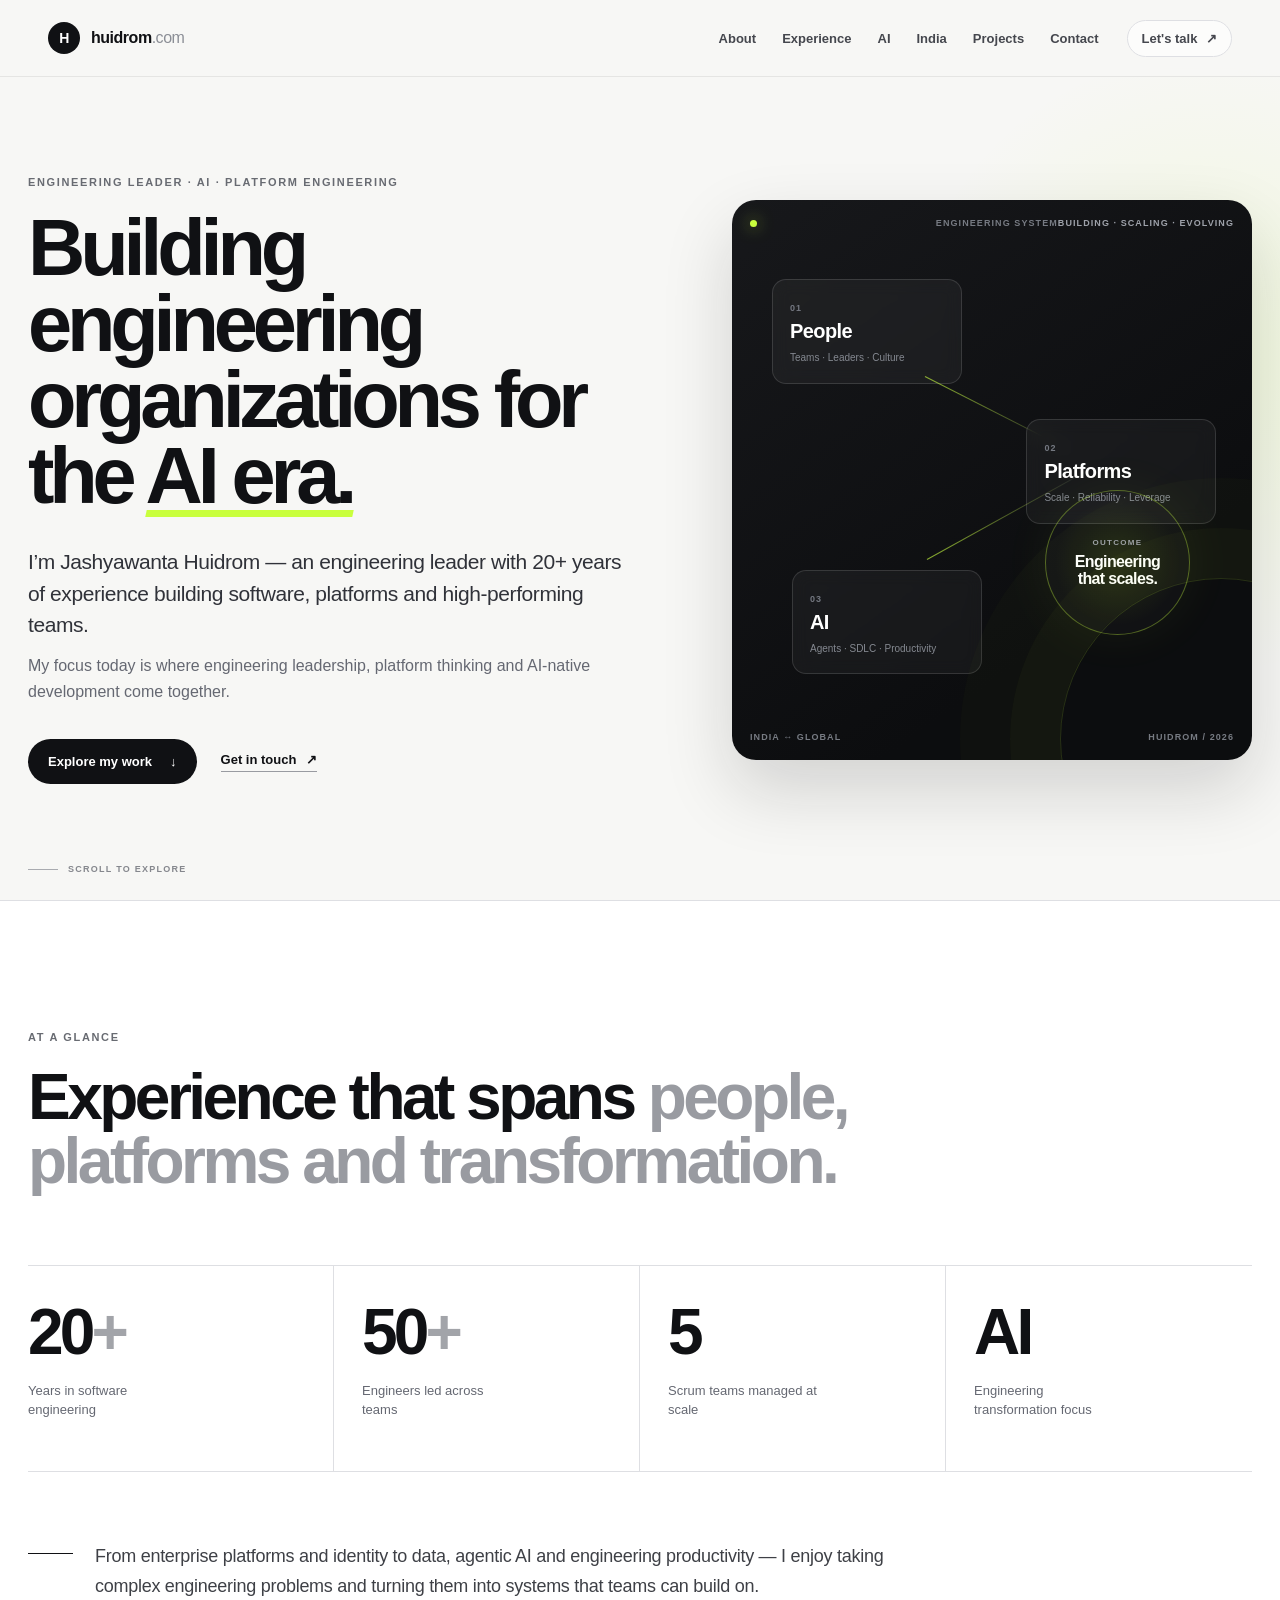
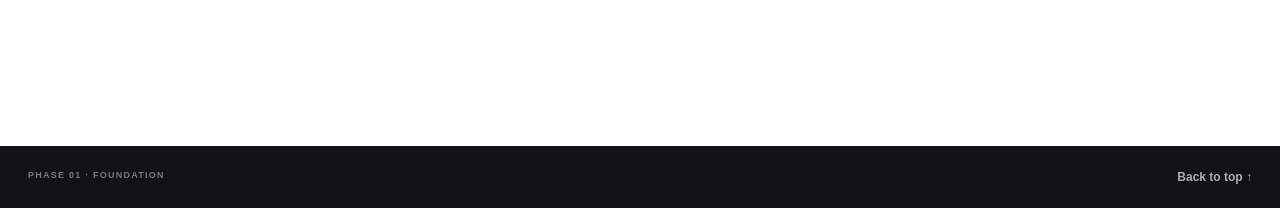
==== index.html @ f05512d7 "Update huidrom.com website" ====
<!doctype html>
<html lang="en">
<head>
  <meta charset="utf-8">
  <meta name="viewport" content="width=device-width, initial-scale=1">
  <meta name="description" content="Jashyawanta Huidrom — Engineering Leader focused on AI, platform engineering and building high-performing engineering organizations.">
  <title>Jashyawanta Huidrom — Engineering Leader</title>
  <link rel="stylesheet" href="/styles.css">
</head>
<body>
  <header class="site-header" id="top">
    <div class="nav-shell">
      <a class="brand" href="#top" aria-label="Jashyawanta Huidrom home">
        <span class="brand-mark">H</span>
        <span class="brand-name">huidrom<span>.com</span></span>
      </a>

      <nav class="desktop-nav" aria-label="Primary navigation">
        <a href="#about">About</a>
        <a href="#experience">Experience</a>
        <a href="#ai">AI</a>
        <a href="#india">India</a>
        <a href="#projects">Projects</a>
        <a href="#contact">Contact</a>
      </nav>

      <a class="nav-resume" href="#contact">Let's talk <span>↗</span></a>
    </div>
  </header>

  <main>
    <section class="hero section" id="about">
      <div class="hero-grid">
        <div class="hero-copy reveal">
          <p class="eyebrow">ENGINEERING LEADER · AI · PLATFORM ENGINEERING</p>

          <h1>Building engineering organizations for the <em>AI era.</em></h1>

          <p class="hero-lead">
            I’m Jashyawanta Huidrom — an engineering leader with 20+ years of experience
            building software, platforms and high-performing teams.
          </p>

          <p class="hero-support">
            My focus today is where engineering leadership, platform thinking and
            AI-native development come together.
          </p>

          <div class="hero-actions">
            <a class="button button-dark" href="#experience">Explore my work <span>↓</span></a>
            <a class="text-link" href="#contact">Get in touch <span>↗</span></a>
          </div>
        </div>

        <div class="hero-visual reveal reveal-delay">
          <div class="visual-frame">
            <div class="visual-top">
              <span class="dot"></span>
              <span class="visual-label">ENGINEERING SYSTEM</span>
              <span class="visual-status">BUILDING · SCALING · EVOLVING</span>
            </div>

            <div class="system-map">
              <div class="system-node node-people">
                <span class="node-index">01</span>
                <strong>People</strong>
                <small>Teams · Leaders · Culture</small>
              </div>

              <div class="connector connector-a"></div>

              <div class="system-node node-platform">
                <span class="node-index">02</span>
                <strong>Platforms</strong>
                <small>Scale · Reliability · Leverage</small>
              </div>

              <div class="connector connector-b"></div>

              <div class="system-node node-ai">
                <span class="node-index">03</span>
                <strong>AI</strong>
                <small>Agents · SDLC · Productivity</small>
              </div>

              <div class="system-core">
                <span>OUTCOME</span>
                <strong>Engineering<br>that scales.</strong>
              </div>
            </div>

            <div class="visual-footer">
              <span>INDIA ↔ GLOBAL</span>
              <span>HUIDROM / 2026</span>
            </div>
          </div>
        </div>
      </div>

      <div class="scroll-cue">
        <span class="scroll-line"></span>
        <span>SCROLL TO EXPLORE</span>
      </div>
    </section>

    <section class="proof section" id="experience">
      <div class="section-shell">
        <div class="section-intro reveal">
          <p class="eyebrow">AT A GLANCE</p>
          <h2>Experience that spans <span>people, platforms and transformation.</span></h2>
        </div>

        <div class="stats-grid">
          <article class="stat-card reveal">
            <strong>20<span>+</span></strong>
            <p>Years in software engineering</p>
          </article>

          <article class="stat-card reveal">
            <strong>50<span>+</span></strong>
            <p>Engineers led across teams</p>
          </article>

          <article class="stat-card reveal">
            <strong>5</strong>
            <p>Scrum teams managed at scale</p>
          </article>

          <article class="stat-card reveal">
            <strong>AI</strong>
            <p>Engineering transformation focus</p>
          </article>
        </div>

        <div class="proof-note reveal">
          <span class="proof-line"></span>
          <p>
            From enterprise platforms and identity to data, agentic AI and engineering
            productivity — I enjoy taking complex engineering problems and turning them
            into systems that teams can build on.
          </p>
        </div>
      </div>
    </section>
  </main>

  <footer class="phase-footer">
    <div class="section-shell">
      <span>PHASE 01 · FOUNDATION</span>
      <a href="#top">Back to top ↑</a>
    </div>
  </footer>

  <script src="/script.js"></script>
</body>
</html>
---- styles.css ----
:root {
  --ink: #101114;
  --muted: #656872;
  --soft: #8b8e96;
  --line: #dedfe3;
  --paper: #f7f7f5;
  --white: #ffffff;
  --accent: #c9ff3d;
  --dark: #111214;
  --max: 1240px;
  --radius: 18px;
}

* { box-sizing: border-box; }

html {
  scroll-behavior: smooth;
  scroll-padding-top: 84px;
}

body {
  margin: 0;
  color: var(--ink);
  background: var(--paper);
  font-family: Inter, ui-sans-serif, -apple-system, BlinkMacSystemFont, "Segoe UI", sans-serif;
  -webkit-font-smoothing: antialiased;
}

a {
  color: inherit;
  text-decoration: none;
}

.site-header {
  position: fixed;
  inset: 0 0 auto 0;
  z-index: 50;
  background: rgba(247,247,245,.84);
  backdrop-filter: blur(18px);
  border-bottom: 1px solid rgba(16,17,20,.08);
}

.nav-shell {
  max-width: var(--max);
  height: 76px;
  margin: 0 auto;
  padding: 0 28px;
  display: flex;
  align-items: center;
  justify-content: space-between;
  gap: 28px;
}

.brand {
  display: inline-flex;
  align-items: center;
  gap: 11px;
  font-weight: 700;
  letter-spacing: -.03em;
}

.brand-mark {
  width: 32px;
  height: 32px;
  display: grid;
  place-items: center;
  background: var(--ink);
  color: var(--white);
  border-radius: 50%;
  font-size: 14px;
}

.brand-name {
  font-size: 16px;
}

.brand-name span {
  color: var(--soft);
  font-weight: 500;
}

.desktop-nav {
  display: flex;
  gap: 26px;
  margin-left: auto;
}

.desktop-nav a,
.nav-resume {
  color: #45474e;
  font-size: 13px;
  font-weight: 600;
  transition: color .2s ease;
}

.desktop-nav a:hover,
.nav-resume:hover {
  color: var(--ink);
}

.nav-resume {
  padding: 10px 14px;
  border: 1px solid var(--line);
  border-radius: 999px;
  background: rgba(255,255,255,.55);
}

.nav-resume span {
  margin-left: 5px;
}

.section {
  position: relative;
}

.hero {
  min-height: 100vh;
  padding: 150px 28px 90px;
  display: flex;
  flex-direction: column;
  justify-content: center;
  overflow: hidden;
}

.hero::before {
  content: "";
  position: absolute;
  width: 650px;
  height: 650px;
  top: 4%;
  right: -260px;
  border-radius: 50%;
  background: radial-gradient(circle, rgba(201,255,61,.13), transparent 68%);
  pointer-events: none;
}

.hero-grid,
.section-shell {
  width: min(var(--max), 100%);
  margin: 0 auto;
}

.hero-grid {
  display: grid;
  grid-template-columns: 1.03fr .97fr;
  align-items: center;
  gap: 70px;
}

.eyebrow {
  margin: 0 0 22px;
  color: #686b72;
  font-size: 11px;
  font-weight: 800;
  letter-spacing: .15em;
}

.hero h1 {
  max-width: 730px;
  margin: 0;
  font-size: clamp(54px, 6.2vw, 88px);
  line-height: .96;
  letter-spacing: -.065em;
  font-weight: 650;
}

.hero h1 em {
  font-style: normal;
  position: relative;
  white-space: nowrap;
}

.hero h1 em::after {
  content: "";
  position: absolute;
  left: 0;
  right: 0;
  bottom: 3px;
  height: 7px;
  z-index: -1;
  background: var(--accent);
  transform: skewX(-12deg);
}

.hero-lead {
  max-width: 680px;
  margin: 32px 0 0;
  font-size: 21px;
  line-height: 1.5;
  letter-spacing: -.02em;
  color: #303239;
}

.hero-support {
  max-width: 620px;
  margin: 12px 0 0;
  color: var(--muted);
  font-size: 16px;
  line-height: 1.65;
}

.hero-actions {
  display: flex;
  align-items: center;
  gap: 24px;
  margin-top: 34px;
}

.button {
  display: inline-flex;
  align-items: center;
  gap: 18px;
  padding: 15px 20px;
  border-radius: 999px;
  font-size: 13px;
  font-weight: 750;
}

.button-dark {
  background: var(--ink);
  color: var(--white);
  transition: transform .2s ease, background .2s ease;
}

.button-dark:hover {
  transform: translateY(-2px);
  background: #27282c;
}

.text-link {
  font-size: 13px;
  font-weight: 750;
  border-bottom: 1px solid #999ba1;
  padding-bottom: 4px;
}

.text-link span { margin-left: 6px; }

.hero-visual {
  justify-self: end;
  width: min(100%, 520px);
}

.visual-frame {
  position: relative;
  min-height: 560px;
  padding: 18px;
  overflow: hidden;
  border-radius: 24px;
  background:
    linear-gradient(145deg, #17181b, #0c0d0f 72%);
  color: white;
  box-shadow: 0 30px 70px rgba(16,17,20,.16);
}

.visual-frame::after {
  content: "";
  position: absolute;
  width: 320px;
  height: 320px;
  right: -130px;
  bottom: -140px;
  border-radius: 50%;
  border: 1px solid rgba(201,255,61,.15);
  box-shadow:
    0 0 0 50px rgba(201,255,61,.025),
    0 0 0 100px rgba(201,255,61,.02);
}

.visual-top,
.visual-footer {
  display: flex;
  align-items: center;
  justify-content: space-between;
  color: #777b83;
  font-size: 9px;
  font-weight: 800;
  letter-spacing: .12em;
}

.visual-status {
  color: #9ea2aa;
}

.dot {
  width: 7px;
  height: 7px;
  margin-right: auto;
  border-radius: 50%;
  background: var(--accent);
  box-shadow: 0 0 16px rgba(201,255,61,.7);
}

.visual-label {
  margin-left: 10px;
}

.system-map {
  position: relative;
  height: 455px;
  margin-top: 16px;
}

.system-node {
  position: absolute;
  width: 190px;
  padding: 17px;
  border: 1px solid rgba(255,255,255,.13);
  border-radius: 14px;
  background: rgba(255,255,255,.045);
  backdrop-filter: blur(8px);
}

.system-node strong {
  display: block;
  margin: 5px 0 4px;
  font-size: 20px;
  letter-spacing: -.03em;
}

.system-node small {
  color: #858991;
  font-size: 10px;
  line-height: 1.45;
}

.node-index {
  color: #747880;
  font-size: 9px;
  font-weight: 800;
  letter-spacing: .12em;
}

.node-people { top: 35px; left: 22px; }
.node-platform { top: 175px; right: 18px; }
.node-ai { bottom: 25px; left: 42px; }

.connector {
  position: absolute;
  height: 1px;
  background: linear-gradient(90deg, rgba(201,255,61,.65), rgba(255,255,255,.06));
  transform-origin: left center;
}

.connector-a {
  width: 165px;
  top: 132px;
  left: 175px;
  transform: rotate(27deg);
}

.connector-b {
  width: 170px;
  top: 315px;
  left: 177px;
  transform: rotate(-29deg);
}

.system-core {
  position: absolute;
  right: 44px;
  bottom: 64px;
  width: 145px;
  height: 145px;
  display: grid;
  place-content: center;
  text-align: center;
  border: 1px solid rgba(201,255,61,.35);
  border-radius: 50%;
  background: radial-gradient(circle, rgba(201,255,61,.13), rgba(255,255,255,.025) 62%);
  box-shadow: 0 0 50px rgba(201,255,61,.06);
}

.system-core span {
  color: #9ca0a7;
  font-size: 8px;
  font-weight: 800;
  letter-spacing: .16em;
}

.system-core strong {
  margin-top: 7px;
  font-size: 16px;
  line-height: 1.05;
  letter-spacing: -.04em;
}

.visual-footer {
  position: absolute;
  right: 18px;
  bottom: 18px;
  left: 18px;
}

.scroll-cue {
  position: absolute;
  bottom: 26px;
  left: max(28px, calc((100vw - var(--max)) / 2));
  display: flex;
  align-items: center;
  gap: 10px;
  color: #85878d;
  font-size: 9px;
  font-weight: 800;
  letter-spacing: .14em;
}

.scroll-line {
  width: 30px;
  height: 1px;
  background: #a9abb0;
}

.proof {
  padding: 130px 28px 145px;
  background: var(--white);
  border-top: 1px solid var(--line);
}

.section-intro {
  max-width: 820px;
}

.section-intro h2 {
  margin: 0;
  font-size: clamp(42px, 5vw, 68px);
  line-height: 1;
  letter-spacing: -.055em;
  font-weight: 650;
}

.section-intro h2 span {
  color: #999ba1;
}

.stats-grid {
  display: grid;
  grid-template-columns: repeat(4, 1fr);
  margin-top: 72px;
  border-top: 1px solid var(--line);
  border-bottom: 1px solid var(--line);
}

.stat-card {
  min-height: 205px;
  padding: 34px 28px 28px 0;
  border-right: 1px solid var(--line);
}

.stat-card:not(:first-child) {
  padding-left: 28px;
}

.stat-card:last-child {
  border-right: 0;
}

.stat-card strong {
  display: block;
  font-size: clamp(46px, 5vw, 70px);
  line-height: 1;
  letter-spacing: -.06em;
  font-weight: 650;
}

.stat-card strong span {
  color: #a2a4a9;
}

.stat-card p {
  max-width: 150px;
  margin: 18px 0 0;
  color: var(--muted);
  font-size: 13px;
  line-height: 1.45;
}

.proof-note {
  display: grid;
  grid-template-columns: 45px 1fr;
  gap: 22px;
  max-width: 900px;
  margin-top: 70px;
}

.proof-line {
  width: 45px;
  height: 1px;
  margin-top: 11px;
  background: var(--ink);
}

.proof-note p {
  margin: 0;
  color: #3e4046;
  font-size: 18px;
  line-height: 1.65;
  letter-spacing: -.015em;
}

.phase-footer {
  padding: 24px 28px;
  background: var(--dark);
  color: #777a81;
  font-size: 9px;
  font-weight: 800;
  letter-spacing: .14em;
}

.phase-footer .section-shell {
  display: flex;
  justify-content: space-between;
}

.phase-footer a {
  color: #aaaeb5;
  letter-spacing: normal;
  font-size: 12px;
}

.reveal {
  opacity: 0;
  transform: translateY(18px);
  transition: opacity .7s ease, transform .7s ease;
}

.reveal.is-visible {
  opacity: 1;
  transform: translateY(0);
}

.reveal-delay {
  transition-delay: .12s;
}

@media (max-width: 950px) {
  .desktop-nav { display: none; }

  .hero-grid {
    grid-template-columns: 1fr;
    gap: 60px;
  }

  .hero-visual {
    justify-self: start;
    max-width: 600px;
  }

  .scroll-cue { display: none; }

  .stats-grid {
    grid-template-columns: repeat(2, 1fr);
  }

  .stat-card:nth-child(2) {
    border-right: 0;
  }

  .stat-card:nth-child(-n+2) {
    border-bottom: 1px solid var(--line);
  }

  .stat-card:nth-child(3) {
    padding-left: 0;
  }
}

@media (max-width: 620px) {
  .nav-shell,
  .hero,
  .proof,
  .phase-footer {
    padding-left: 20px;
    padding-right: 20px;
  }

  .nav-shell { height: 68px; }

  .brand-name { display: none; }

  .nav-resume {
    padding: 8px 12px;
    font-size: 11px;
  }

  .hero {
    min-height: auto;
    padding-top: 125px;
    padding-bottom: 75px;
  }

  .hero h1 {
    font-size: clamp(48px, 15vw, 68px);
  }

  .hero h1 em { white-space: normal; }

  .hero-lead { font-size: 18px; }

  .hero-actions {
    align-items: flex-start;
    flex-direction: column;
    gap: 17px;
  }

  .visual-frame {
    min-height: 490px;
  }

  .system-map {
    height: 385px;
    transform: scale(.88);
    transform-origin: top left;
    width: 114%;
  }

  .node-people { left: 0; }
  .node-platform { right: 0; }
  .node-ai { left: 20px; }

  .system-core {
    right: 12px;
    bottom: 55px;
  }

  .stats-grid {
    grid-template-columns: 1fr 1fr;
  }

  .stat-card {
    min-height: 170px;
    padding: 26px 18px 22px 0;
  }

  .stat-card:not(:first-child) {
    padding-left: 18px;
  }

  .stat-card:nth-child(3) {
    padding-left: 0;
  }

  .section-intro h2 {
    font-size: 43px;
  }

  .proof-note {
    grid-template-columns: 28px 1fr;
    gap: 14px;
  }

  .proof-line {
    width: 28px;
  }

  .proof-note p {
    font-size: 16px;
  }
}

@media (prefers-reduced-motion: reduce) {
  html { scroll-behavior: auto; }
  .reveal { opacity: 1; transform: none; transition: none; }
}
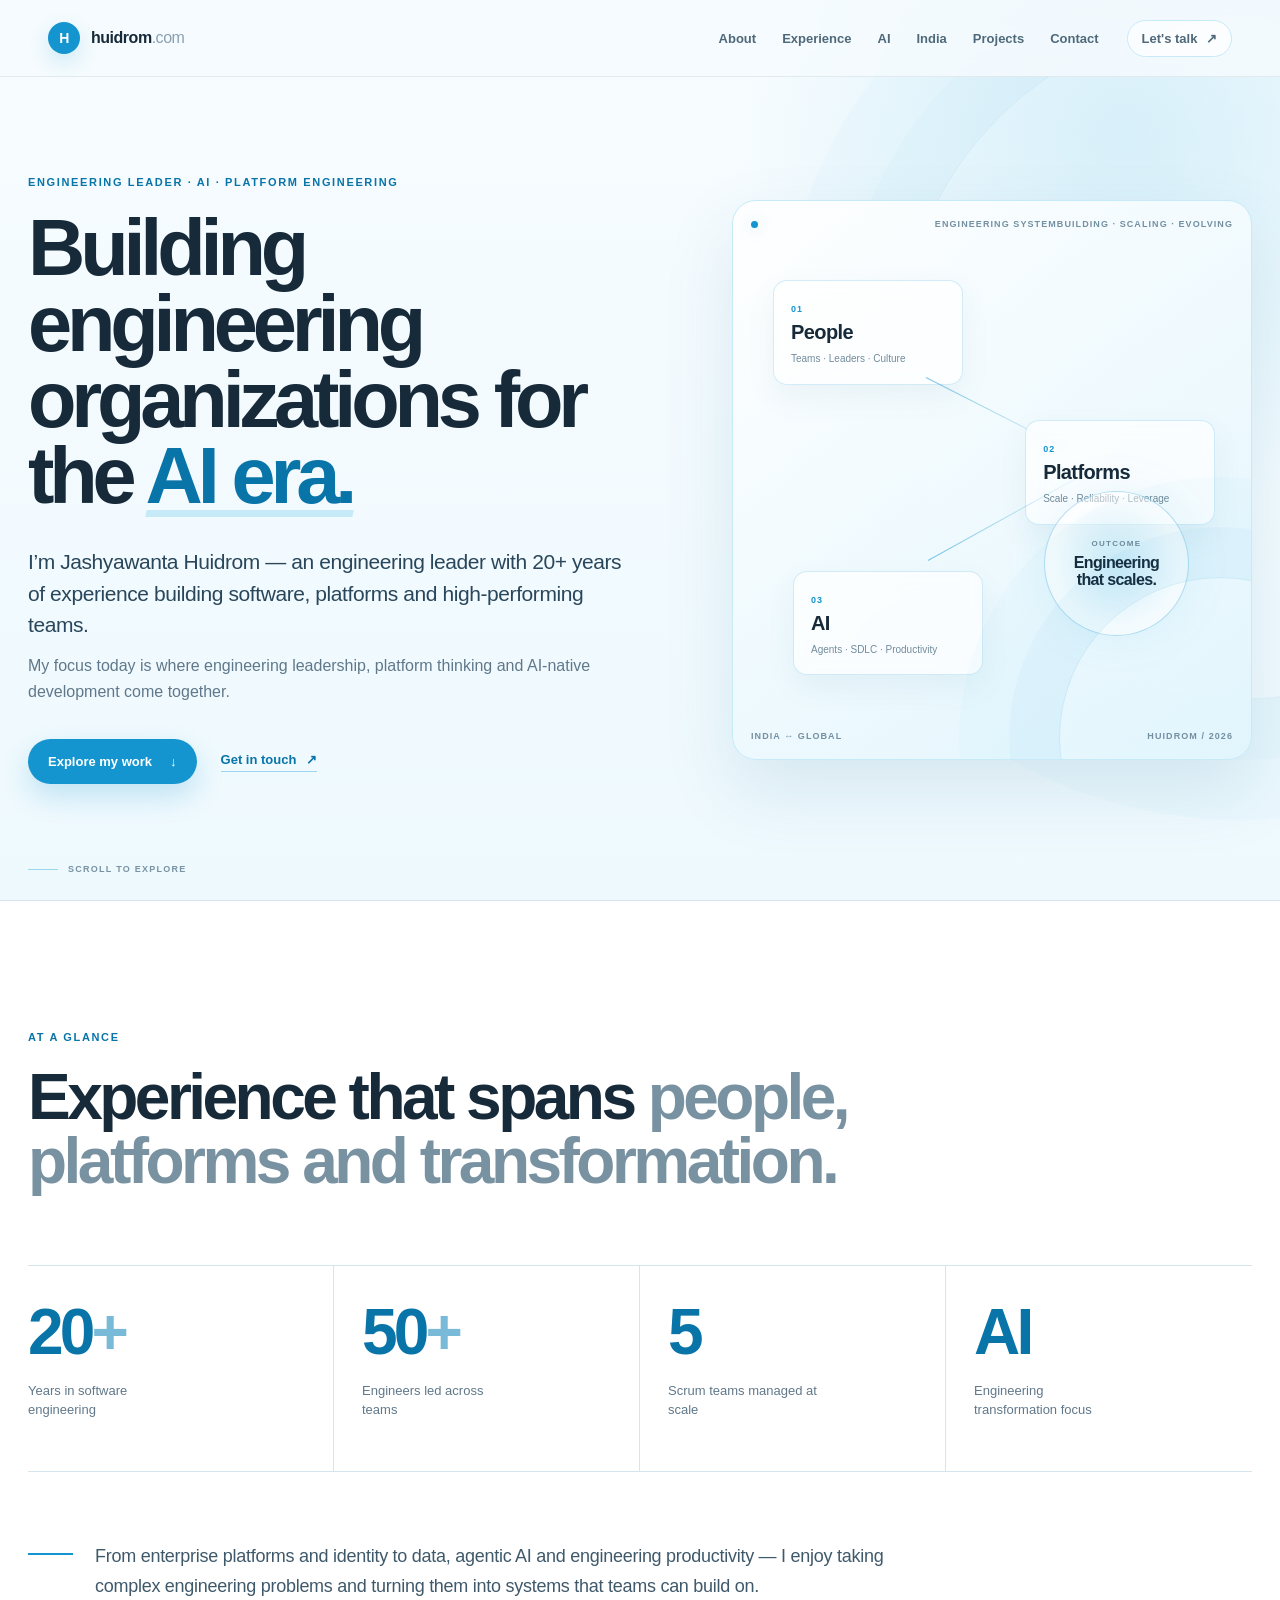
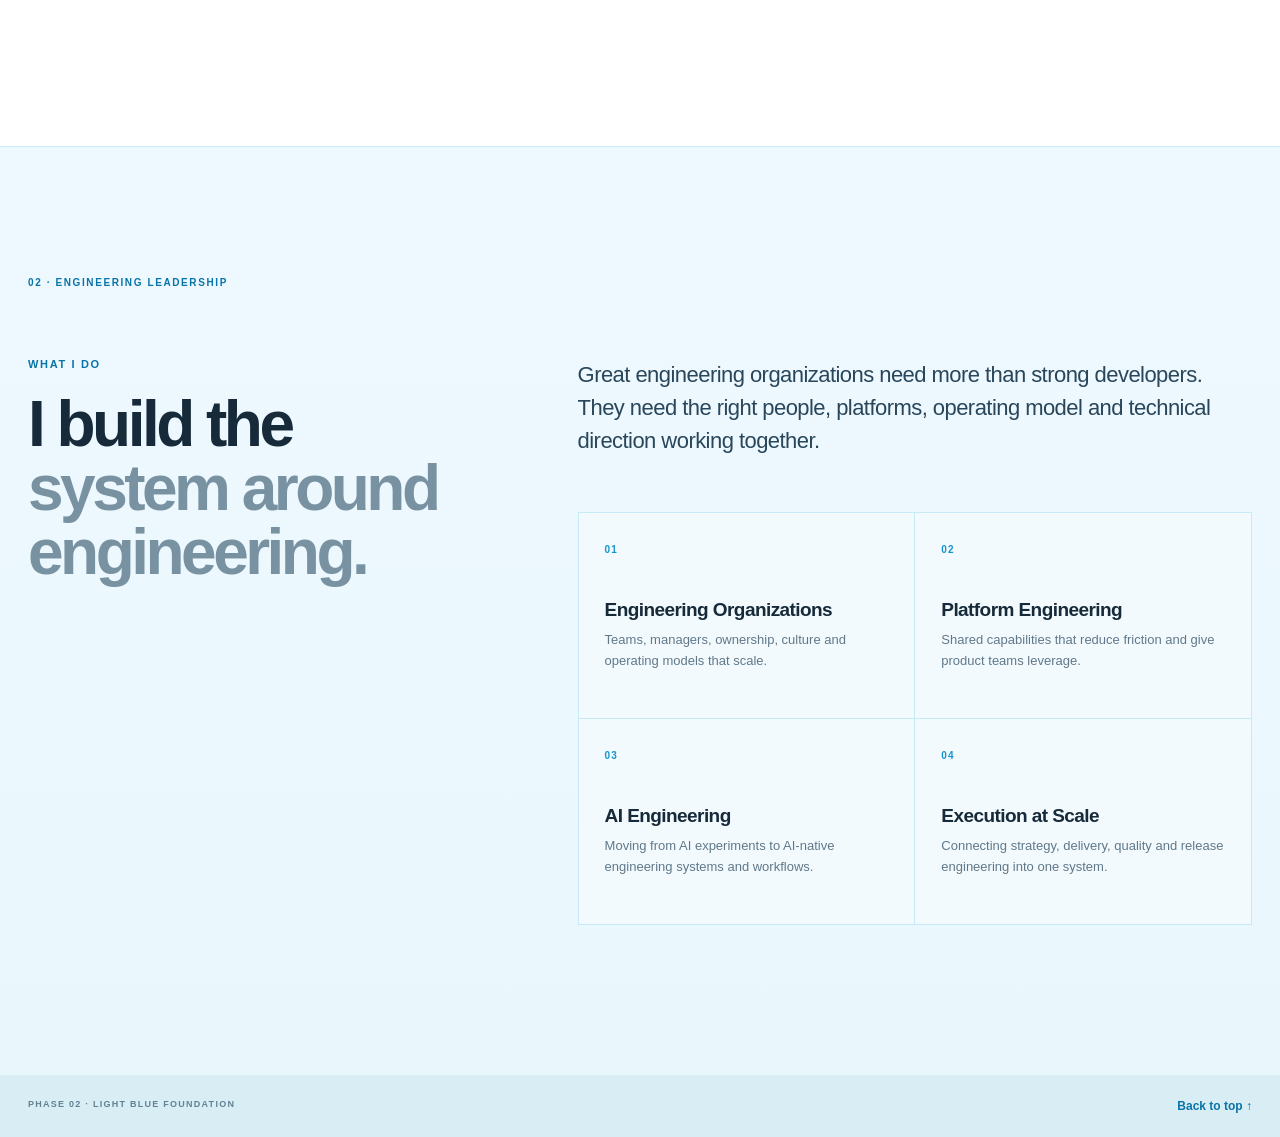
==== commit 8129d3c5: "Update huidrom.com - Phase 2" ====
--- a/index.html
+++ b/index.html
@@ -47,7 +47,7 @@
           </p>
 
           <div class="hero-actions">
-            <a class="button button-dark" href="#experience">Explore my work <span>↓</span></a>
+            <a class="button button-primary" href="#experience">Explore my work <span>↓</span></a>
             <a class="text-link" href="#contact">Get in touch <span>↗</span></a>
           </div>
         </div>
@@ -142,11 +142,58 @@
         </div>
       </div>
     </section>
+
+    <section class="experience-preview section">
+      <div class="section-shell">
+        <div class="section-kicker reveal">02 · ENGINEERING LEADERSHIP</div>
+
+        <div class="experience-layout">
+          <div class="experience-heading reveal">
+            <p class="eyebrow">WHAT I DO</p>
+            <h2>I build the <span>system around engineering.</span></h2>
+          </div>
+
+          <div class="experience-content">
+            <p class="large-copy reveal">
+              Great engineering organizations need more than strong developers.
+              They need the right people, platforms, operating model and technical
+              direction working together.
+            </p>
+
+            <div class="capability-grid">
+              <article class="capability reveal">
+                <span>01</span>
+                <h3>Engineering Organizations</h3>
+                <p>Teams, managers, ownership, culture and operating models that scale.</p>
+              </article>
+
+              <article class="capability reveal">
+                <span>02</span>
+                <h3>Platform Engineering</h3>
+                <p>Shared capabilities that reduce friction and give product teams leverage.</p>
+              </article>
+
+              <article class="capability reveal">
+                <span>03</span>
+                <h3>AI Engineering</h3>
+                <p>Moving from AI experiments to AI-native engineering systems and workflows.</p>
+              </article>
+
+              <article class="capability reveal">
+                <span>04</span>
+                <h3>Execution at Scale</h3>
+                <p>Connecting strategy, delivery, quality and release engineering into one system.</p>
+              </article>
+            </div>
+          </div>
+        </div>
+      </div>
+    </section>
   </main>
 
   <footer class="phase-footer">
     <div class="section-shell">
-      <span>PHASE 01 · FOUNDATION</span>
+      <span>PHASE 02 · LIGHT BLUE FOUNDATION</span>
       <a href="#top">Back to top ↑</a>
     </div>
   </footer>
--- a/styles.css
+++ b/styles.css
@@ -1,12 +1,18 @@
 :root {
-  --ink: #101114;
-  --muted: #656872;
-  --soft: #8b8e96;
-  --line: #dedfe3;
-  --paper: #f7f7f5;
+  --ink: #172a3a;
+  --ink-soft: #29465a;
+  --muted: #60788a;
+  --soft: #8aa0b0;
+  --line: #d6e5ed;
+  --paper: #f5fbfe;
   --white: #ffffff;
-  --accent: #c9ff3d;
-  --dark: #111214;
+  --blue-50: #eef9ff;
+  --blue-100: #dff3fc;
+  --blue-200: #c6eaf8;
+  --blue-300: #9bd8ef;
+  --blue: #1595cf;
+  --blue-deep: #0874a8;
+  --accent: #a8e8ff;
   --max: 1240px;
   --radius: 18px;
 }
@@ -35,9 +41,9 @@
   position: fixed;
   inset: 0 0 auto 0;
   z-index: 50;
-  background: rgba(247,247,245,.84);
+  background: rgba(245,251,254,.86);
   backdrop-filter: blur(18px);
-  border-bottom: 1px solid rgba(16,17,20,.08);
+  border-bottom: 1px solid rgba(23,42,58,.08);
 }
 
 .nav-shell {
@@ -55,7 +61,7 @@
   display: inline-flex;
   align-items: center;
   gap: 11px;
-  font-weight: 700;
+  font-weight: 750;
   letter-spacing: -.03em;
 }
 
@@ -64,20 +70,15 @@
   height: 32px;
   display: grid;
   place-items: center;
-  background: var(--ink);
+  background: var(--blue);
   color: var(--white);
   border-radius: 50%;
   font-size: 14px;
-}
-
-.brand-name {
-  font-size: 16px;
-}
-
-.brand-name span {
-  color: var(--soft);
-  font-weight: 500;
-}
+  box-shadow: 0 8px 20px rgba(21,149,207,.18);
+}
+
+.brand-name { font-size: 16px; }
+.brand-name span { color: var(--soft); font-weight: 500; }
 
 .desktop-nav {
   display: flex;
@@ -87,31 +88,25 @@
 
 .desktop-nav a,
 .nav-resume {
-  color: #45474e;
+  color: #4f697a;
   font-size: 13px;
-  font-weight: 600;
+  font-weight: 650;
   transition: color .2s ease;
 }
 
 .desktop-nav a:hover,
-.nav-resume:hover {
-  color: var(--ink);
-}
+.nav-resume:hover { color: var(--blue-deep); }
 
 .nav-resume {
   padding: 10px 14px;
-  border: 1px solid var(--line);
+  border: 1px solid var(--blue-200);
   border-radius: 999px;
-  background: rgba(255,255,255,.55);
-}
-
-.nav-resume span {
-  margin-left: 5px;
-}
-
-.section {
-  position: relative;
-}
+  background: rgba(255,255,255,.62);
+}
+
+.nav-resume span { margin-left: 5px; }
+
+.section { position: relative; }
 
 .hero {
   min-height: 100vh;
@@ -120,17 +115,23 @@
   flex-direction: column;
   justify-content: center;
   overflow: hidden;
+  background:
+    radial-gradient(circle at 88% 15%, rgba(155,216,239,.34), transparent 28%),
+    linear-gradient(180deg, #f7fcff 0%, #eef9fe 100%);
 }
 
 .hero::before {
   content: "";
   position: absolute;
-  width: 650px;
-  height: 650px;
-  top: 4%;
-  right: -260px;
+  width: 680px;
+  height: 680px;
+  top: 2%;
+  right: -300px;
   border-radius: 50%;
-  background: radial-gradient(circle, rgba(201,255,61,.13), transparent 68%);
+  border: 1px solid rgba(21,149,207,.09);
+  box-shadow:
+    0 0 0 60px rgba(21,149,207,.025),
+    0 0 0 120px rgba(21,149,207,.018);
   pointer-events: none;
 }
 
@@ -149,7 +150,7 @@
 
 .eyebrow {
   margin: 0 0 22px;
-  color: #686b72;
+  color: var(--blue-deep);
   font-size: 11px;
   font-weight: 800;
   letter-spacing: .15em;
@@ -168,6 +169,7 @@
   font-style: normal;
   position: relative;
   white-space: nowrap;
+  color: var(--blue-deep);
 }
 
 .hero h1 em::after {
@@ -178,7 +180,7 @@
   bottom: 3px;
   height: 7px;
   z-index: -1;
-  background: var(--accent);
+  background: var(--blue-200);
   transform: skewX(-12deg);
 }
 
@@ -188,7 +190,7 @@
   font-size: 21px;
   line-height: 1.5;
   letter-spacing: -.02em;
-  color: #303239;
+  color: var(--ink-soft);
 }
 
 .hero-support {
@@ -216,21 +218,24 @@
   font-weight: 750;
 }
 
-.button-dark {
-  background: var(--ink);
+.button-primary {
+  background: var(--blue);
   color: var(--white);
-  transition: transform .2s ease, background .2s ease;
-}
-
-.button-dark:hover {
+  box-shadow: 0 12px 28px rgba(21,149,207,.22);
+  transition: transform .2s ease, background .2s ease, box-shadow .2s ease;
+}
+
+.button-primary:hover {
   transform: translateY(-2px);
-  background: #27282c;
+  background: var(--blue-deep);
+  box-shadow: 0 15px 34px rgba(21,149,207,.28);
 }
 
 .text-link {
   font-size: 13px;
   font-weight: 750;
-  border-bottom: 1px solid #999ba1;
+  color: var(--blue-deep);
+  border-bottom: 1px solid var(--blue-300);
   padding-bottom: 4px;
 }
 
@@ -247,10 +252,11 @@
   padding: 18px;
   overflow: hidden;
   border-radius: 24px;
+  border: 1px solid var(--blue-200);
   background:
-    linear-gradient(145deg, #17181b, #0c0d0f 72%);
-  color: white;
-  box-shadow: 0 30px 70px rgba(16,17,20,.16);
+    linear-gradient(145deg, rgba(255,255,255,.96), rgba(225,245,253,.94));
+  color: var(--ink);
+  box-shadow: 0 30px 70px rgba(43,113,145,.13);
 }
 
 .visual-frame::after {
@@ -261,10 +267,10 @@
   right: -130px;
   bottom: -140px;
   border-radius: 50%;
-  border: 1px solid rgba(201,255,61,.15);
+  border: 1px solid rgba(21,149,207,.14);
   box-shadow:
-    0 0 0 50px rgba(201,255,61,.025),
-    0 0 0 100px rgba(201,255,61,.02);
+    0 0 0 50px rgba(21,149,207,.035),
+    0 0 0 100px rgba(21,149,207,.025);
 }
 
 .visual-top,
@@ -272,28 +278,24 @@
   display: flex;
   align-items: center;
   justify-content: space-between;
-  color: #777b83;
+  color: #7390a1;
   font-size: 9px;
   font-weight: 800;
   letter-spacing: .12em;
 }
 
-.visual-status {
-  color: #9ea2aa;
-}
+.visual-status { color: #7390a1; }
 
 .dot {
   width: 7px;
   height: 7px;
   margin-right: auto;
   border-radius: 50%;
-  background: var(--accent);
-  box-shadow: 0 0 16px rgba(201,255,61,.7);
-}
-
-.visual-label {
-  margin-left: 10px;
-}
+  background: var(--blue);
+  box-shadow: 0 0 16px rgba(21,149,207,.35);
+}
+
+.visual-label { margin-left: 10px; }
 
 .system-map {
   position: relative;
@@ -305,9 +307,10 @@
   position: absolute;
   width: 190px;
   padding: 17px;
-  border: 1px solid rgba(255,255,255,.13);
+  border: 1px solid rgba(21,149,207,.18);
   border-radius: 14px;
-  background: rgba(255,255,255,.045);
+  background: rgba(255,255,255,.7);
+  box-shadow: 0 12px 30px rgba(50,112,139,.07);
   backdrop-filter: blur(8px);
 }
 
@@ -319,13 +322,13 @@
 }
 
 .system-node small {
-  color: #858991;
+  color: #718b9b;
   font-size: 10px;
   line-height: 1.45;
 }
 
 .node-index {
-  color: #747880;
+  color: var(--blue);
   font-size: 9px;
   font-weight: 800;
   letter-spacing: .12em;
@@ -338,7 +341,7 @@
 .connector {
   position: absolute;
   height: 1px;
-  background: linear-gradient(90deg, rgba(201,255,61,.65), rgba(255,255,255,.06));
+  background: linear-gradient(90deg, rgba(21,149,207,.55), rgba(21,149,207,.06));
   transform-origin: left center;
 }
 
@@ -365,14 +368,14 @@
   display: grid;
   place-content: center;
   text-align: center;
-  border: 1px solid rgba(201,255,61,.35);
+  border: 1px solid rgba(21,149,207,.3);
   border-radius: 50%;
-  background: radial-gradient(circle, rgba(201,255,61,.13), rgba(255,255,255,.025) 62%);
-  box-shadow: 0 0 50px rgba(201,255,61,.06);
+  background: radial-gradient(circle, rgba(155,216,239,.38), rgba(255,255,255,.48) 62%);
+  box-shadow: 0 0 50px rgba(21,149,207,.08);
 }
 
 .system-core span {
-  color: #9ca0a7;
+  color: #6e899a;
   font-size: 8px;
   font-weight: 800;
   letter-spacing: .16em;
@@ -399,7 +402,7 @@
   display: flex;
   align-items: center;
   gap: 10px;
-  color: #85878d;
+  color: #7893a4;
   font-size: 9px;
   font-weight: 800;
   letter-spacing: .14em;
@@ -408,7 +411,7 @@
 .scroll-line {
   width: 30px;
   height: 1px;
-  background: #a9abb0;
+  background: var(--blue-300);
 }
 
 .proof {
@@ -417,11 +420,10 @@
   border-top: 1px solid var(--line);
 }
 
-.section-intro {
-  max-width: 820px;
-}
-
-.section-intro h2 {
+.section-intro { max-width: 820px; }
+
+.section-intro h2,
+.experience-heading h2 {
   margin: 0;
   font-size: clamp(42px, 5vw, 68px);
   line-height: 1;
@@ -429,8 +431,9 @@
   font-weight: 650;
 }
 
-.section-intro h2 span {
-  color: #999ba1;
+.section-intro h2 span,
+.experience-heading h2 span {
+  color: #7892a2;
 }
 
 .stats-grid {
@@ -447,13 +450,8 @@
   border-right: 1px solid var(--line);
 }
 
-.stat-card:not(:first-child) {
-  padding-left: 28px;
-}
-
-.stat-card:last-child {
-  border-right: 0;
-}
+.stat-card:not(:first-child) { padding-left: 28px; }
+.stat-card:last-child { border-right: 0; }
 
 .stat-card strong {
   display: block;
@@ -461,11 +459,10 @@
   line-height: 1;
   letter-spacing: -.06em;
   font-weight: 650;
-}
-
-.stat-card strong span {
-  color: #a2a4a9;
-}
+  color: var(--blue-deep);
+}
+
+.stat-card strong span { color: #78bad7; }
 
 .stat-card p {
   max-width: 150px;
@@ -485,23 +482,96 @@
 
 .proof-line {
   width: 45px;
-  height: 1px;
+  height: 2px;
   margin-top: 11px;
-  background: var(--ink);
+  background: var(--blue);
 }
 
 .proof-note p {
   margin: 0;
-  color: #3e4046;
+  color: #3f596b;
   font-size: 18px;
   line-height: 1.65;
   letter-spacing: -.015em;
 }
 
+.experience-preview {
+  padding: 130px 28px 150px;
+  background:
+    linear-gradient(180deg, var(--blue-50), #e9f7fd);
+  border-top: 1px solid var(--blue-200);
+}
+
+.section-kicker {
+  margin-bottom: 70px;
+  color: var(--blue-deep);
+  font-size: 10px;
+  font-weight: 800;
+  letter-spacing: .16em;
+}
+
+.experience-layout {
+  display: grid;
+  grid-template-columns: .8fr 1.2fr;
+  gap: 100px;
+}
+
+.experience-heading h2 { font-size: clamp(45px, 5vw, 70px); }
+
+.large-copy {
+  max-width: 720px;
+  margin: 0;
+  color: var(--ink-soft);
+  font-size: 22px;
+  line-height: 1.5;
+  letter-spacing: -.025em;
+}
+
+.capability-grid {
+  display: grid;
+  grid-template-columns: 1fr 1fr;
+  gap: 1px;
+  margin-top: 55px;
+  background: var(--blue-200);
+  border: 1px solid var(--blue-200);
+}
+
+.capability {
+  min-height: 205px;
+  padding: 26px;
+  background: rgba(255,255,255,.78);
+  transition: transform .25s ease, background .25s ease;
+}
+
+.capability:hover {
+  transform: translateY(-3px);
+  background: rgba(255,255,255,.96);
+}
+
+.capability span {
+  color: var(--blue);
+  font-size: 10px;
+  font-weight: 800;
+  letter-spacing: .12em;
+}
+
+.capability h3 {
+  margin: 42px 0 9px;
+  font-size: 19px;
+  letter-spacing: -.03em;
+}
+
+.capability p {
+  margin: 0;
+  color: var(--muted);
+  font-size: 13px;
+  line-height: 1.55;
+}
+
 .phase-footer {
   padding: 24px 28px;
-  background: var(--dark);
-  color: #777a81;
+  background: #d9edf5;
+  color: #638294;
   font-size: 9px;
   font-weight: 800;
   letter-spacing: .14em;
@@ -513,7 +583,7 @@
 }
 
 .phase-footer a {
-  color: #aaaeb5;
+  color: var(--blue-deep);
   letter-spacing: normal;
   font-size: 12px;
 }
@@ -529,9 +599,7 @@
   transform: translateY(0);
 }
 
-.reveal-delay {
-  transition-delay: .12s;
-}
+.reveal-delay { transition-delay: .12s; }
 
 @media (max-width: 950px) {
   .desktop-nav { display: none; }
@@ -548,20 +616,15 @@
 
   .scroll-cue { display: none; }
 
-  .stats-grid {
-    grid-template-columns: repeat(2, 1fr);
-  }
-
-  .stat-card:nth-child(2) {
-    border-right: 0;
-  }
-
-  .stat-card:nth-child(-n+2) {
-    border-bottom: 1px solid var(--line);
-  }
-
-  .stat-card:nth-child(3) {
-    padding-left: 0;
+  .stats-grid { grid-template-columns: repeat(2, 1fr); }
+
+  .stat-card:nth-child(2) { border-right: 0; }
+  .stat-card:nth-child(-n+2) { border-bottom: 1px solid var(--line); }
+  .stat-card:nth-child(3) { padding-left: 0; }
+
+  .experience-layout {
+    grid-template-columns: 1fr;
+    gap: 50px;
   }
 }
 
@@ -569,13 +632,13 @@
   .nav-shell,
   .hero,
   .proof,
+  .experience-preview,
   .phase-footer {
     padding-left: 20px;
     padding-right: 20px;
   }
 
   .nav-shell { height: 68px; }
-
   .brand-name { display: none; }
 
   .nav-resume {
@@ -589,12 +652,8 @@
     padding-bottom: 75px;
   }
 
-  .hero h1 {
-    font-size: clamp(48px, 15vw, 68px);
-  }
-
+  .hero h1 { font-size: clamp(48px, 15vw, 68px); }
   .hero h1 em { white-space: normal; }
-
   .hero-lead { font-size: 18px; }
 
   .hero-actions {
@@ -603,9 +662,7 @@
     gap: 17px;
   }
 
-  .visual-frame {
-    min-height: 490px;
-  }
+  .visual-frame { min-height: 490px; }
 
   .system-map {
     height: 385px;
@@ -623,39 +680,29 @@
     bottom: 55px;
   }
 
-  .stats-grid {
-    grid-template-columns: 1fr 1fr;
-  }
+  .stats-grid { grid-template-columns: 1fr 1fr; }
 
   .stat-card {
     min-height: 170px;
     padding: 26px 18px 22px 0;
   }
 
-  .stat-card:not(:first-child) {
-    padding-left: 18px;
-  }
-
-  .stat-card:nth-child(3) {
-    padding-left: 0;
-  }
-
-  .section-intro h2 {
-    font-size: 43px;
-  }
+  .stat-card:not(:first-child) { padding-left: 18px; }
+  .stat-card:nth-child(3) { padding-left: 0; }
+
+  .section-intro h2,
+  .experience-heading h2 { font-size: 43px; }
 
   .proof-note {
     grid-template-columns: 28px 1fr;
     gap: 14px;
   }
 
-  .proof-line {
-    width: 28px;
-  }
-
-  .proof-note p {
-    font-size: 16px;
-  }
+  .proof-line { width: 28px; }
+
+  .proof-note p { font-size: 16px; }
+
+  .capability-grid { grid-template-columns: 1fr; }
 }
 
 @media (prefers-reduced-motion: reduce) {
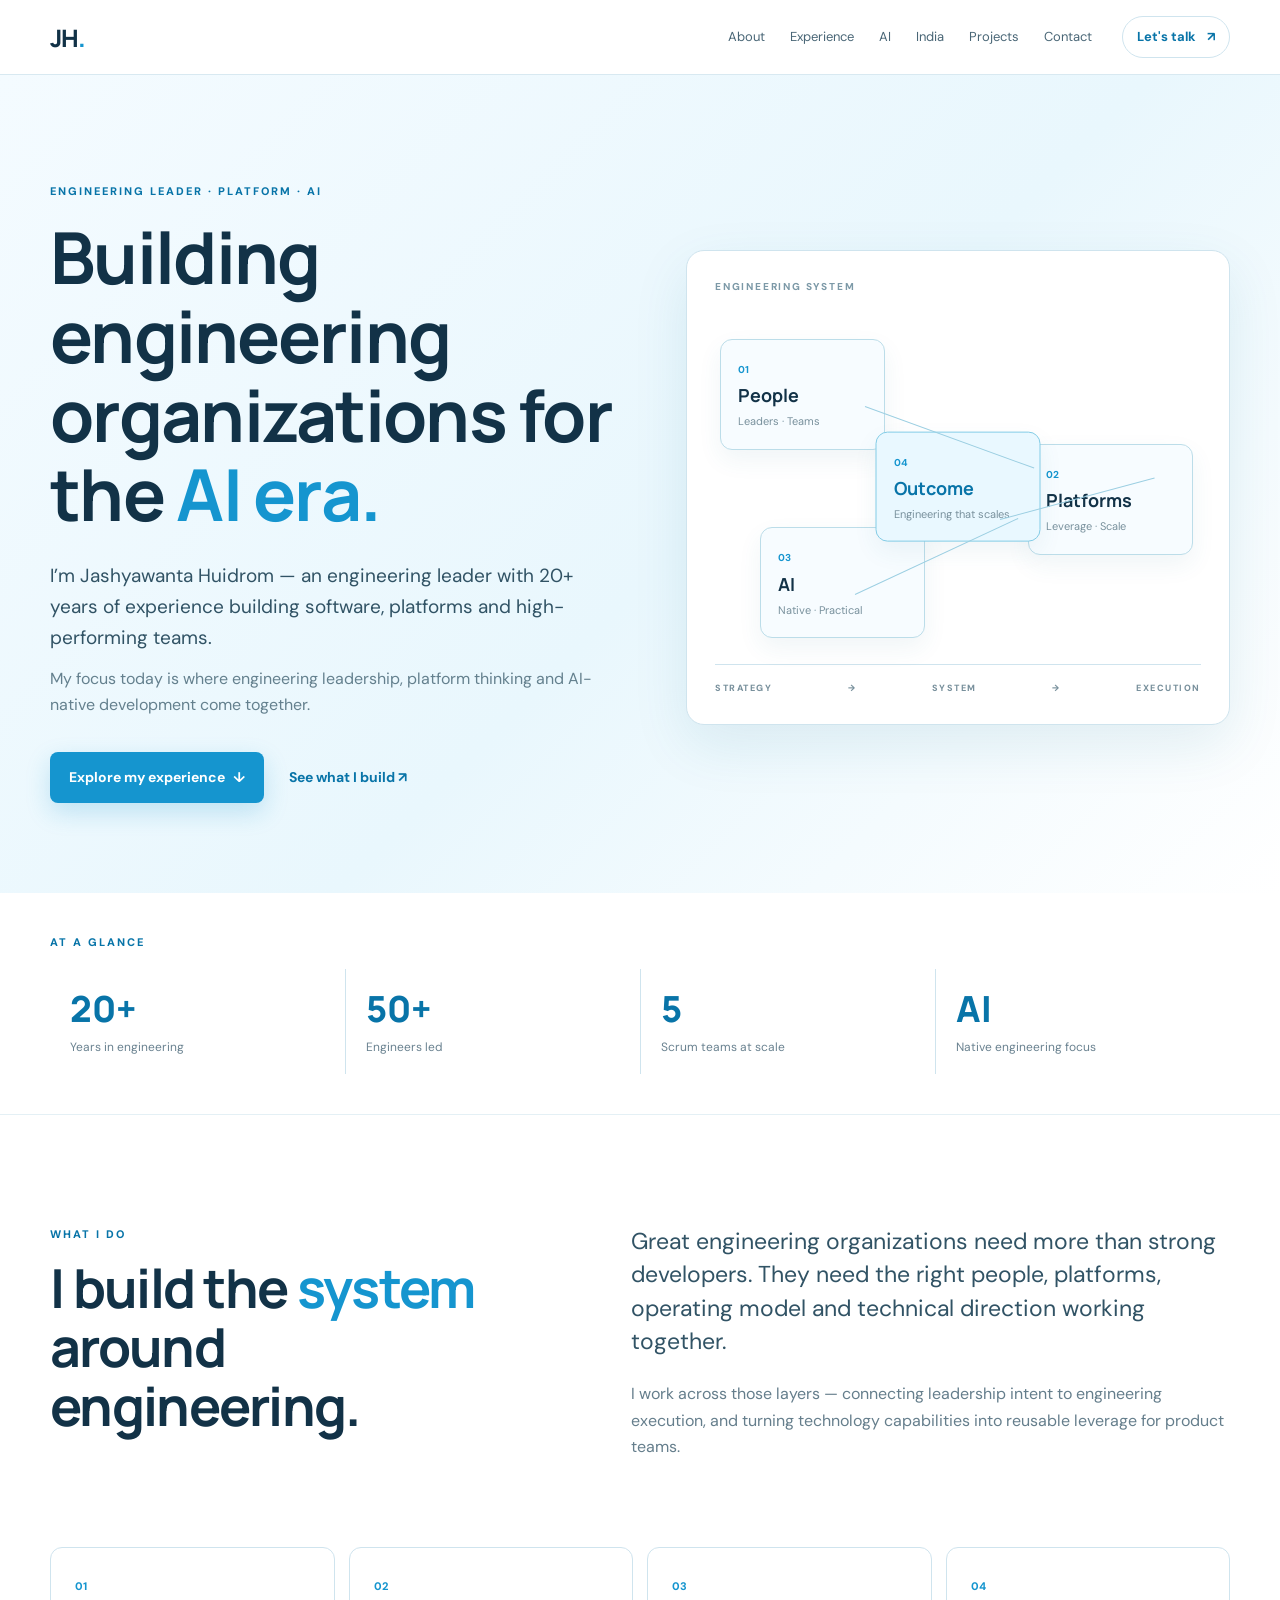
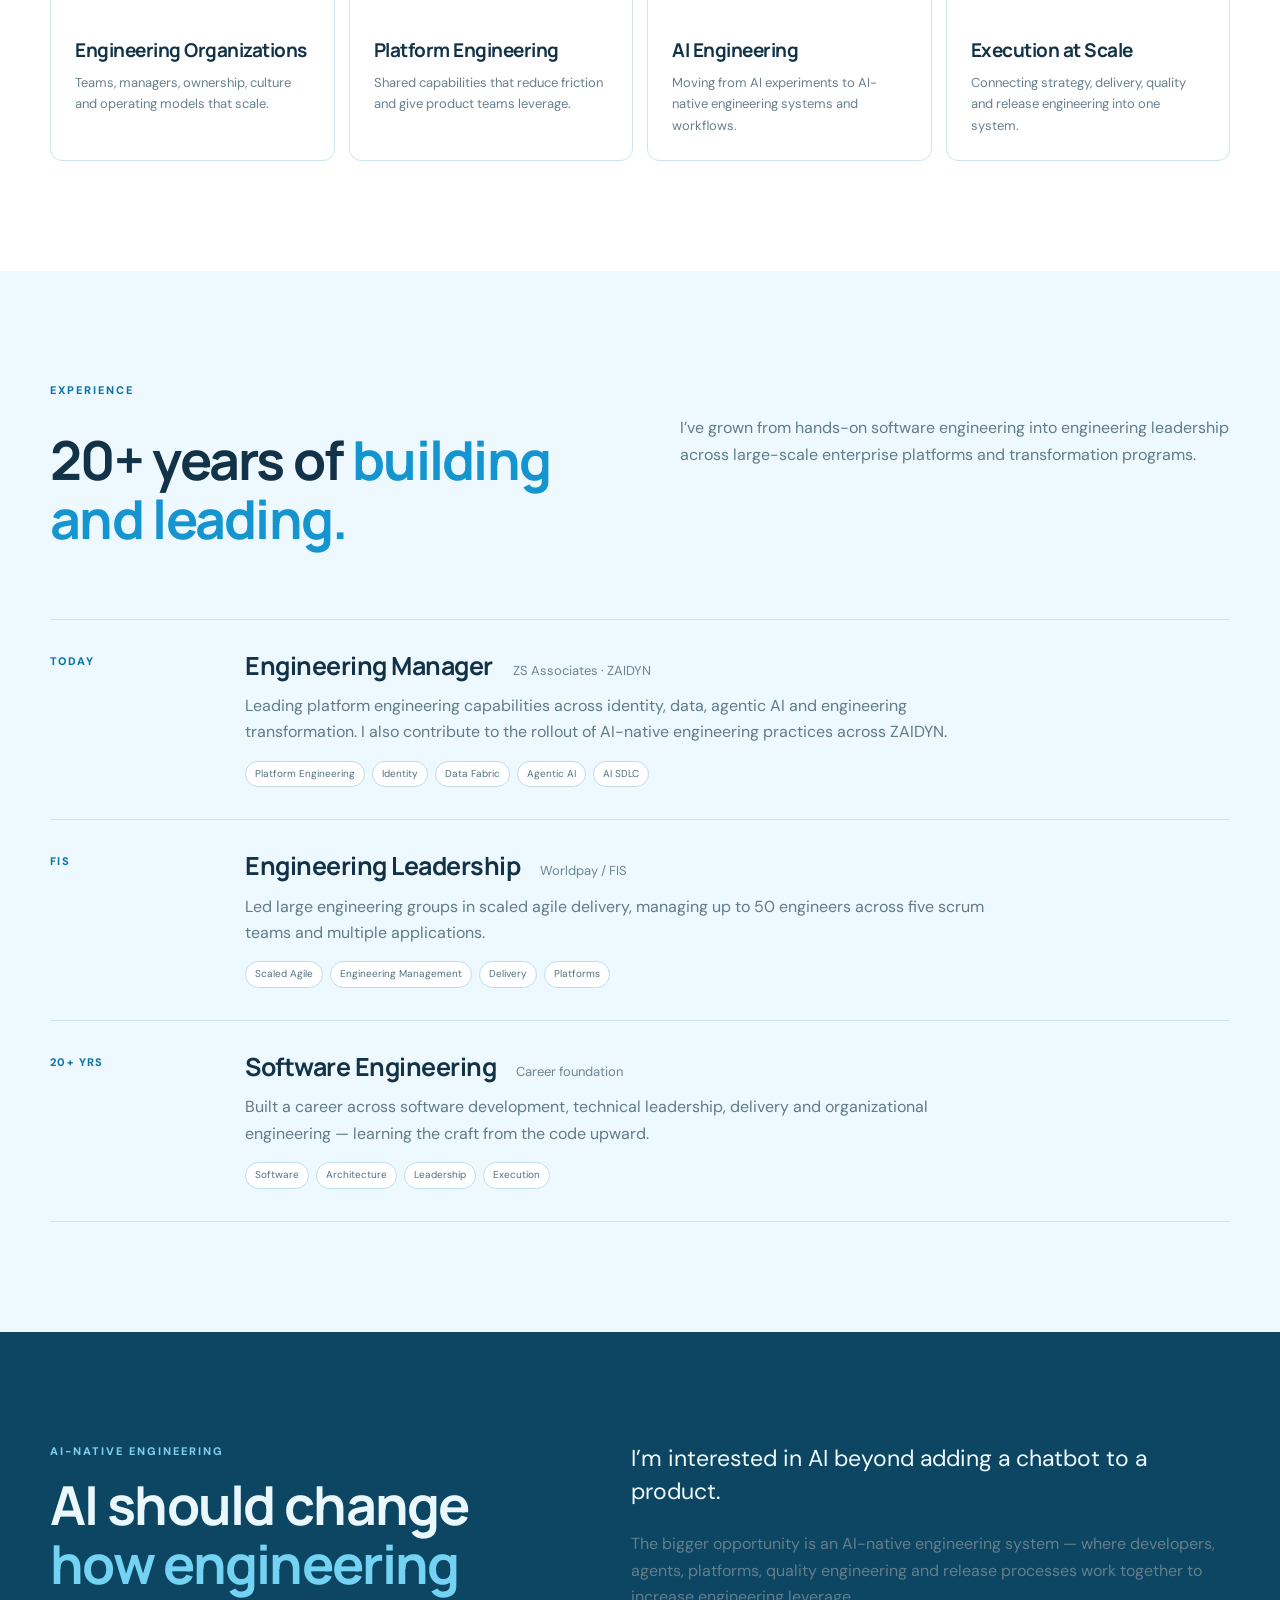
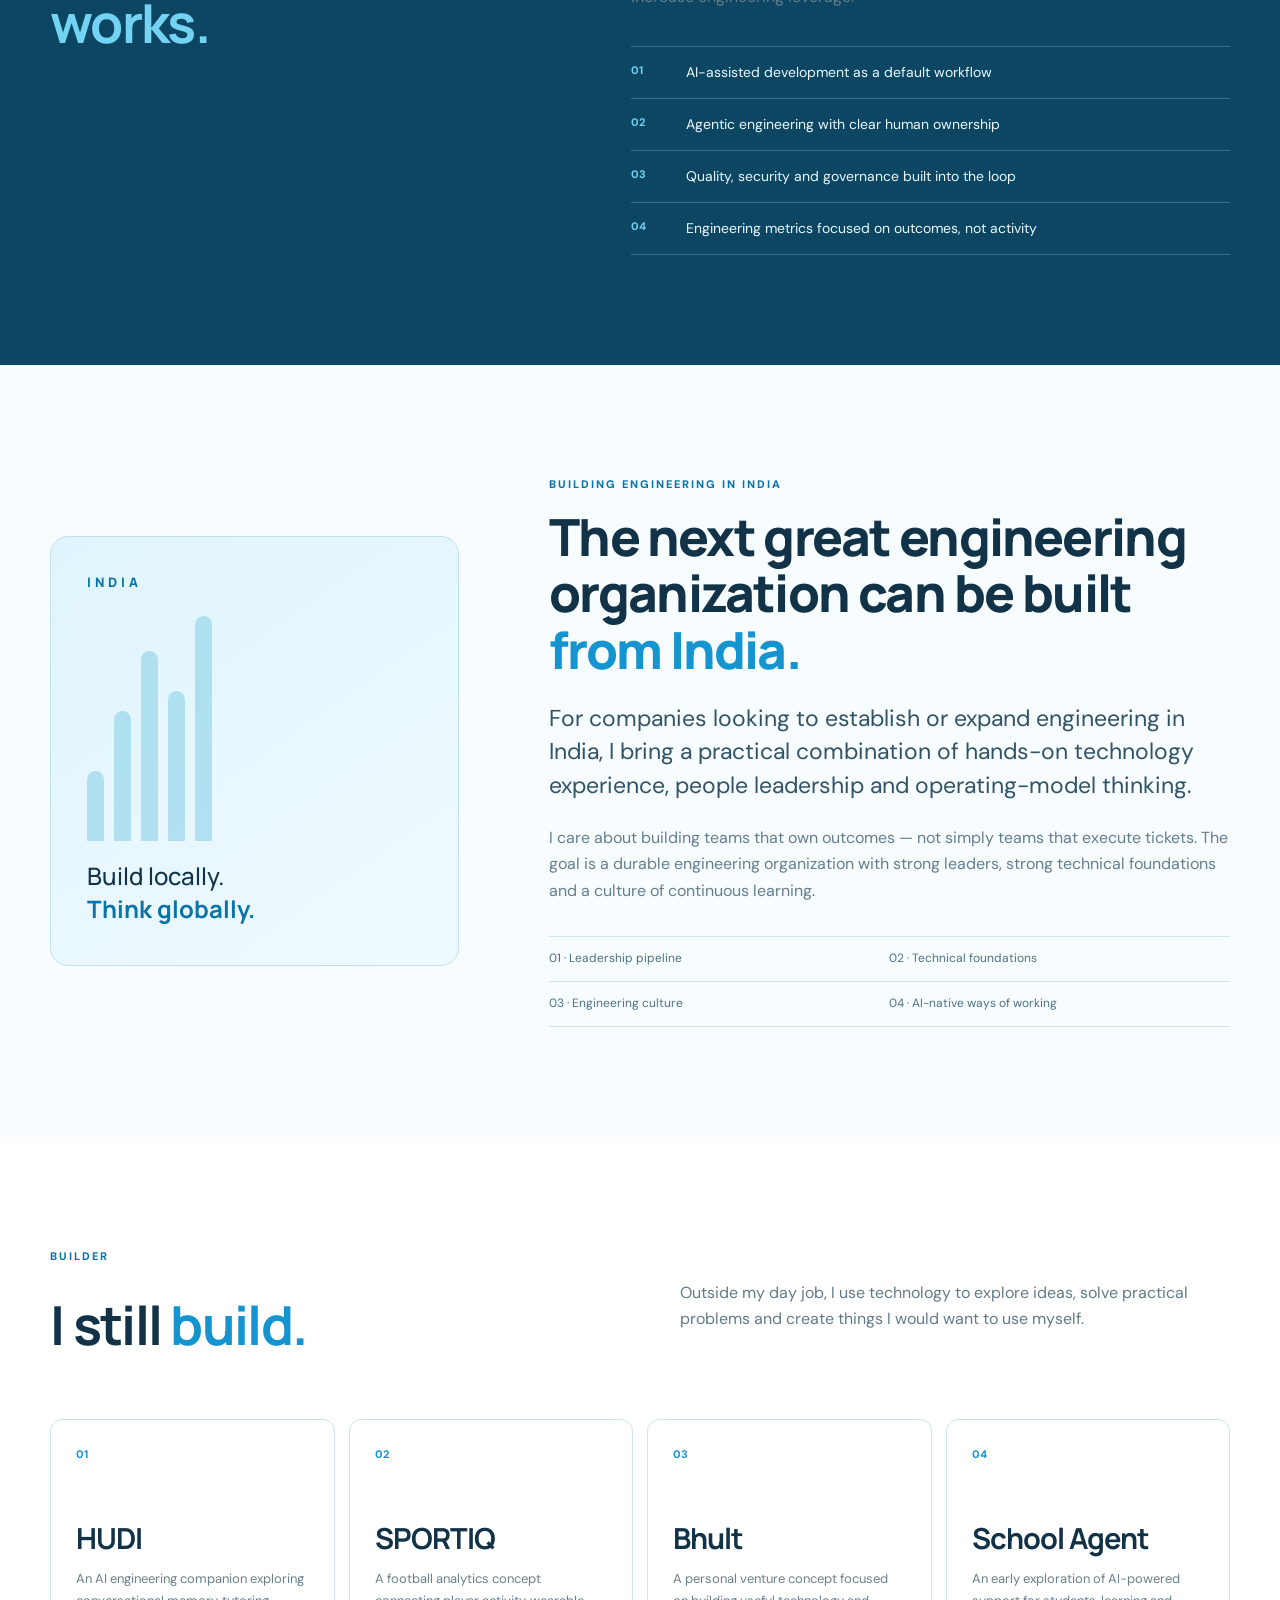
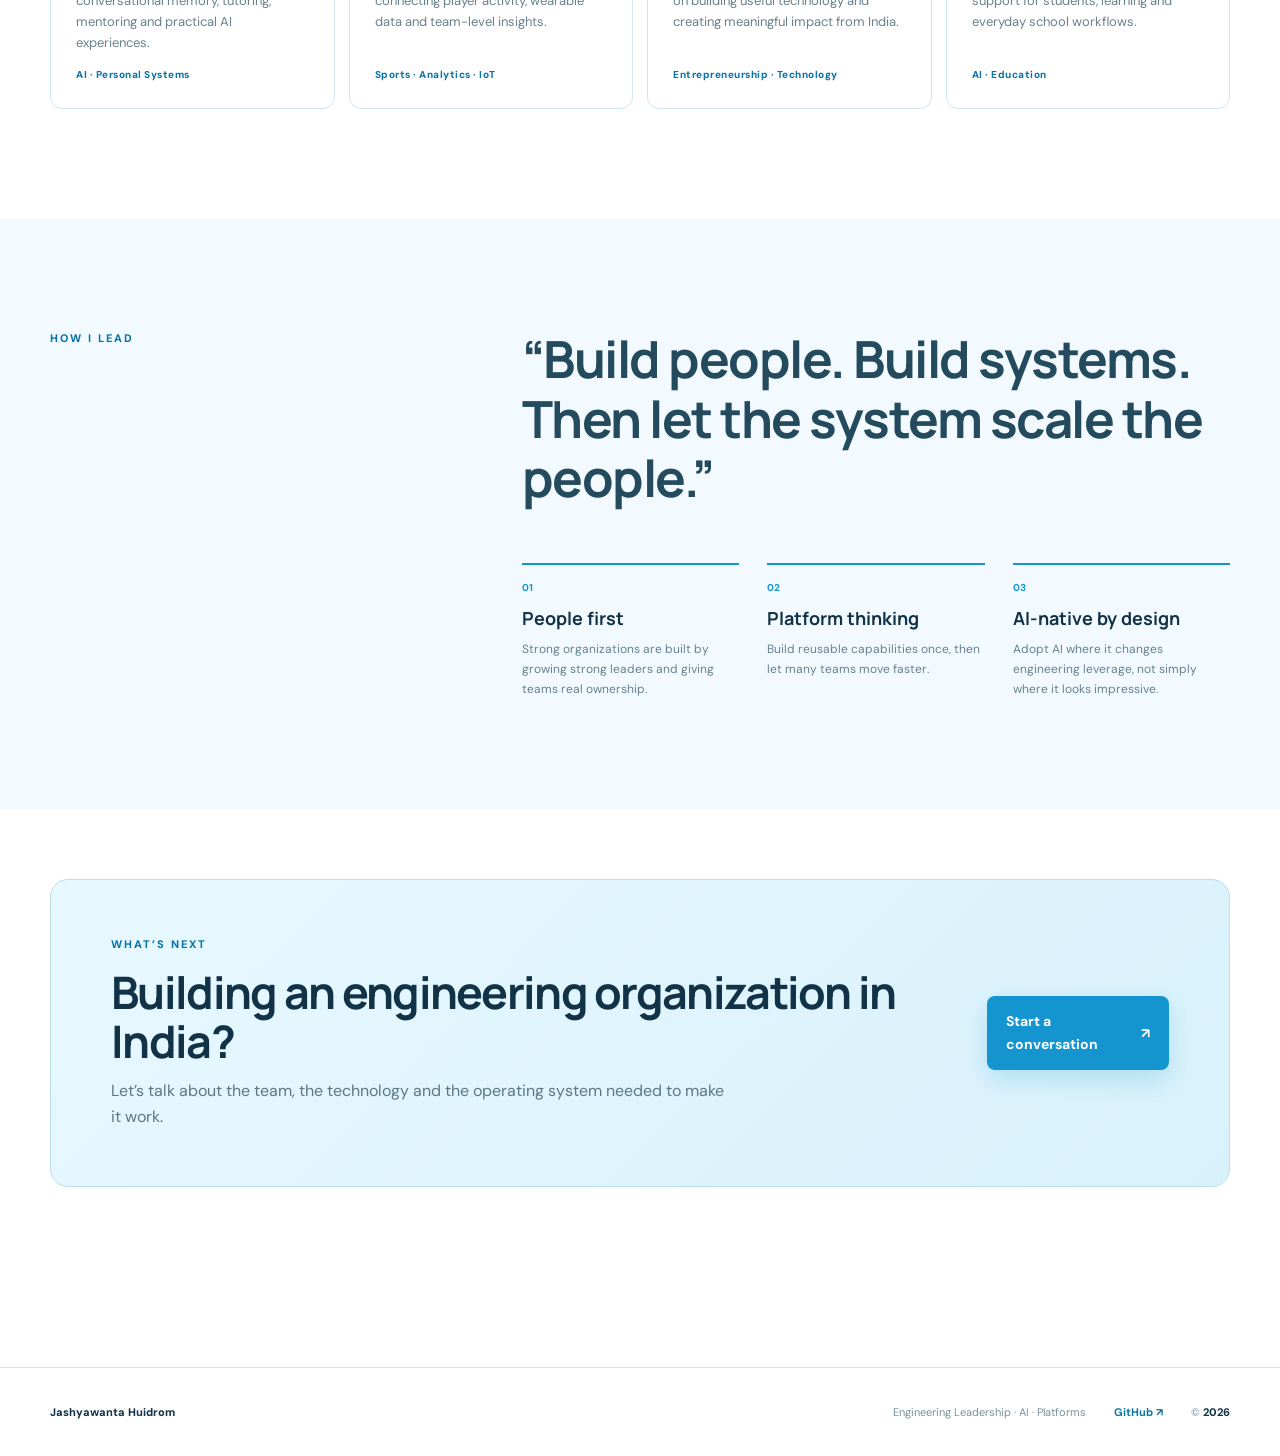
==== commit 6fdfc65d: "Update huidrom.com - Phase 3" ====
--- a/index.html
+++ b/index.html
@@ -1,21 +1,17 @@
-<!doctype html>
+<!DOCTYPE html>
 <html lang="en">
 <head>
-  <meta charset="utf-8">
-  <meta name="viewport" content="width=device-width, initial-scale=1">
-  <meta name="description" content="Jashyawanta Huidrom — Engineering Leader focused on AI, platform engineering and building high-performing engineering organizations.">
+  <meta charset="UTF-8">
+  <meta name="viewport" content="width=device-width, initial-scale=1.0">
+  <meta name="description" content="Jashyawanta Huidrom — engineering leader building engineering organizations, platforms and AI-native systems.">
   <title>Jashyawanta Huidrom — Engineering Leader</title>
-  <link rel="stylesheet" href="/styles.css">
+  <link rel="stylesheet" href="styles.css">
 </head>
 <body>
-  <header class="site-header" id="top">
-    <div class="nav-shell">
-      <a class="brand" href="#top" aria-label="Jashyawanta Huidrom home">
-        <span class="brand-mark">H</span>
-        <span class="brand-name">huidrom<span>.com</span></span>
-      </a>
-
-      <nav class="desktop-nav" aria-label="Primary navigation">
+  <header class="site-header">
+    <div class="container nav-wrap">
+      <a class="brand" href="#top">JH<span>.</span></a>
+      <nav>
         <a href="#about">About</a>
         <a href="#experience">Experience</a>
         <a href="#ai">AI</a>
@@ -23,181 +19,207 @@
         <a href="#projects">Projects</a>
         <a href="#contact">Contact</a>
       </nav>
-
-      <a class="nav-resume" href="#contact">Let's talk <span>↗</span></a>
+      <a class="nav-cta" href="#contact">Let's talk <span>↗</span></a>
     </div>
   </header>
 
-  <main>
-    <section class="hero section" id="about">
-      <div class="hero-grid">
+  <main id="top">
+    <section class="hero">
+      <div class="container hero-grid">
         <div class="hero-copy reveal">
-          <p class="eyebrow">ENGINEERING LEADER · AI · PLATFORM ENGINEERING</p>
-
+          <p class="eyebrow">ENGINEERING LEADER · PLATFORM · AI</p>
           <h1>Building engineering organizations for the <em>AI era.</em></h1>
-
           <p class="hero-lead">
             I’m Jashyawanta Huidrom — an engineering leader with 20+ years of experience
             building software, platforms and high-performing teams.
           </p>
-
-          <p class="hero-support">
-            My focus today is where engineering leadership, platform thinking and
-            AI-native development come together.
-          </p>
-
+          <p class="hero-lead secondary">
+            My focus today is where engineering leadership, platform thinking and AI-native
+            development come together.
+          </p>
           <div class="hero-actions">
-            <a class="button button-primary" href="#experience">Explore my work <span>↓</span></a>
-            <a class="text-link" href="#contact">Get in touch <span>↗</span></a>
-          </div>
-        </div>
-
-        <div class="hero-visual reveal reveal-delay">
-          <div class="visual-frame">
-            <div class="visual-top">
-              <span class="dot"></span>
-              <span class="visual-label">ENGINEERING SYSTEM</span>
-              <span class="visual-status">BUILDING · SCALING · EVOLVING</span>
+            <a class="button primary" href="#experience">Explore my experience <span>↓</span></a>
+            <a class="text-link" href="#projects">See what I build <span>↗</span></a>
+          </div>
+        </div>
+
+        <div class="hero-visual reveal">
+          <div class="visual-label">ENGINEERING SYSTEM</div>
+          <div class="system">
+            <div class="system-node node-people"><b>01</b><span>People</span><small>Leaders · Teams</small></div>
+            <div class="system-node node-platform"><b>02</b><span>Platforms</span><small>Leverage · Scale</small></div>
+            <div class="system-node node-ai"><b>03</b><span>AI</span><small>Native · Practical</small></div>
+            <div class="system-node node-outcome"><b>04</b><span>Outcome</span><small>Engineering that scales</small></div>
+            <div class="connector c1"></div><div class="connector c2"></div><div class="connector c3"></div>
+          </div>
+          <div class="visual-foot"><span>STRATEGY</span><span>→</span><span>SYSTEM</span><span>→</span><span>EXECUTION</span></div>
+        </div>
+      </div>
+    </section>
+
+    <section class="proof">
+      <div class="container">
+        <div class="section-kicker reveal">AT A GLANCE</div>
+        <div class="proof-grid reveal">
+          <div><strong>20+</strong><span>Years in engineering</span></div>
+          <div><strong>50+</strong><span>Engineers led</span></div>
+          <div><strong>5</strong><span>Scrum teams at scale</span></div>
+          <div><strong>AI</strong><span>Native engineering focus</span></div>
+        </div>
+      </div>
+    </section>
+
+    <section class="section about" id="about">
+      <div class="container two-col">
+        <div class="section-intro reveal">
+          <div class="section-kicker">WHAT I DO</div>
+          <h2>I build the <em>system</em> around engineering.</h2>
+        </div>
+        <div class="intro-copy reveal">
+          <p class="large">
+            Great engineering organizations need more than strong developers. They need the
+            right people, platforms, operating model and technical direction working together.
+          </p>
+          <p>
+            I work across those layers — connecting leadership intent to engineering execution,
+            and turning technology capabilities into reusable leverage for product teams.
+          </p>
+        </div>
+      </div>
+
+      <div class="container capability-grid">
+        <article class="cap-card reveal"><span>01</span><h3>Engineering Organizations</h3><p>Teams, managers, ownership, culture and operating models that scale.</p></article>
+        <article class="cap-card reveal"><span>02</span><h3>Platform Engineering</h3><p>Shared capabilities that reduce friction and give product teams leverage.</p></article>
+        <article class="cap-card reveal"><span>03</span><h3>AI Engineering</h3><p>Moving from AI experiments to AI-native engineering systems and workflows.</p></article>
+        <article class="cap-card reveal"><span>04</span><h3>Execution at Scale</h3><p>Connecting strategy, delivery, quality and release engineering into one system.</p></article>
+      </div>
+    </section>
+
+    <section class="section experience" id="experience">
+      <div class="container">
+        <div class="section-kicker reveal">EXPERIENCE</div>
+        <div class="experience-head reveal">
+          <h2>20+ years of <em>building and leading.</em></h2>
+          <p>I’ve grown from hands-on software engineering into engineering leadership across large-scale enterprise platforms and transformation programs.</p>
+        </div>
+
+        <div class="timeline">
+          <article class="timeline-item reveal">
+            <div class="timeline-year">TODAY</div>
+            <div class="timeline-content">
+              <div class="role-line"><h3>Engineering Manager</h3><span>ZS Associates · ZAIDYN</span></div>
+              <p>Leading platform engineering capabilities across identity, data, agentic AI and engineering transformation. I also contribute to the rollout of AI-native engineering practices across ZAIDYN.</p>
+              <div class="tags"><span>Platform Engineering</span><span>Identity</span><span>Data Fabric</span><span>Agentic AI</span><span>AI SDLC</span></div>
             </div>
-
-            <div class="system-map">
-              <div class="system-node node-people">
-                <span class="node-index">01</span>
-                <strong>People</strong>
-                <small>Teams · Leaders · Culture</small>
-              </div>
-
-              <div class="connector connector-a"></div>
-
-              <div class="system-node node-platform">
-                <span class="node-index">02</span>
-                <strong>Platforms</strong>
-                <small>Scale · Reliability · Leverage</small>
-              </div>
-
-              <div class="connector connector-b"></div>
-
-              <div class="system-node node-ai">
-                <span class="node-index">03</span>
-                <strong>AI</strong>
-                <small>Agents · SDLC · Productivity</small>
-              </div>
-
-              <div class="system-core">
-                <span>OUTCOME</span>
-                <strong>Engineering<br>that scales.</strong>
-              </div>
+          </article>
+
+          <article class="timeline-item reveal">
+            <div class="timeline-year">FIS</div>
+            <div class="timeline-content">
+              <div class="role-line"><h3>Engineering Leadership</h3><span>Worldpay / FIS</span></div>
+              <p>Led large engineering groups in scaled agile delivery, managing up to 50 engineers across five scrum teams and multiple applications.</p>
+              <div class="tags"><span>Scaled Agile</span><span>Engineering Management</span><span>Delivery</span><span>Platforms</span></div>
             </div>
-
-            <div class="visual-footer">
-              <span>INDIA ↔ GLOBAL</span>
-              <span>HUIDROM / 2026</span>
+          </article>
+
+          <article class="timeline-item reveal">
+            <div class="timeline-year">20+ YRS</div>
+            <div class="timeline-content">
+              <div class="role-line"><h3>Software Engineering</h3><span>Career foundation</span></div>
+              <p>Built a career across software development, technical leadership, delivery and organizational engineering — learning the craft from the code upward.</p>
+              <div class="tags"><span>Software</span><span>Architecture</span><span>Leadership</span><span>Execution</span></div>
             </div>
-          </div>
-        </div>
-      </div>
-
-      <div class="scroll-cue">
-        <span class="scroll-line"></span>
-        <span>SCROLL TO EXPLORE</span>
-      </div>
-    </section>
-
-    <section class="proof section" id="experience">
-      <div class="section-shell">
+          </article>
+        </div>
+      </div>
+    </section>
+
+    <section class="section ai-section" id="ai">
+      <div class="container ai-grid">
         <div class="section-intro reveal">
-          <p class="eyebrow">AT A GLANCE</p>
-          <h2>Experience that spans <span>people, platforms and transformation.</span></h2>
-        </div>
-
-        <div class="stats-grid">
-          <article class="stat-card reveal">
-            <strong>20<span>+</span></strong>
-            <p>Years in software engineering</p>
-          </article>
-
-          <article class="stat-card reveal">
-            <strong>50<span>+</span></strong>
-            <p>Engineers led across teams</p>
-          </article>
-
-          <article class="stat-card reveal">
-            <strong>5</strong>
-            <p>Scrum teams managed at scale</p>
-          </article>
-
-          <article class="stat-card reveal">
-            <strong>AI</strong>
-            <p>Engineering transformation focus</p>
-          </article>
-        </div>
-
-        <div class="proof-note reveal">
-          <span class="proof-line"></span>
-          <p>
-            From enterprise platforms and identity to data, agentic AI and engineering
-            productivity — I enjoy taking complex engineering problems and turning them
-            into systems that teams can build on.
-          </p>
-        </div>
-      </div>
-    </section>
-
-    <section class="experience-preview section">
-      <div class="section-shell">
-        <div class="section-kicker reveal">02 · ENGINEERING LEADERSHIP</div>
-
-        <div class="experience-layout">
-          <div class="experience-heading reveal">
-            <p class="eyebrow">WHAT I DO</p>
-            <h2>I build the <span>system around engineering.</span></h2>
-          </div>
-
-          <div class="experience-content">
-            <p class="large-copy reveal">
-              Great engineering organizations need more than strong developers.
-              They need the right people, platforms, operating model and technical
-              direction working together.
-            </p>
-
-            <div class="capability-grid">
-              <article class="capability reveal">
-                <span>01</span>
-                <h3>Engineering Organizations</h3>
-                <p>Teams, managers, ownership, culture and operating models that scale.</p>
-              </article>
-
-              <article class="capability reveal">
-                <span>02</span>
-                <h3>Platform Engineering</h3>
-                <p>Shared capabilities that reduce friction and give product teams leverage.</p>
-              </article>
-
-              <article class="capability reveal">
-                <span>03</span>
-                <h3>AI Engineering</h3>
-                <p>Moving from AI experiments to AI-native engineering systems and workflows.</p>
-              </article>
-
-              <article class="capability reveal">
-                <span>04</span>
-                <h3>Execution at Scale</h3>
-                <p>Connecting strategy, delivery, quality and release engineering into one system.</p>
-              </article>
-            </div>
-          </div>
-        </div>
+          <div class="section-kicker">AI-NATIVE ENGINEERING</div>
+          <h2>AI should change <em>how engineering works.</em></h2>
+        </div>
+        <div class="ai-copy reveal">
+          <p class="large">I’m interested in AI beyond adding a chatbot to a product.</p>
+          <p>The bigger opportunity is an AI-native engineering system — where developers, agents, platforms, quality engineering and release processes work together to increase engineering leverage.</p>
+          <div class="ai-points">
+            <div><b>01</b><span>AI-assisted development as a default workflow</span></div>
+            <div><b>02</b><span>Agentic engineering with clear human ownership</span></div>
+            <div><b>03</b><span>Quality, security and governance built into the loop</span></div>
+            <div><b>04</b><span>Engineering metrics focused on outcomes, not activity</span></div>
+          </div>
+        </div>
+      </div>
+    </section>
+
+    <section class="section india" id="india">
+      <div class="container india-grid">
+        <div class="india-card reveal">
+          <div class="india-mark">INDIA</div>
+          <div class="india-lines"><span></span><span></span><span></span><span></span><span></span></div>
+          <p>Build locally.<br><strong>Think globally.</strong></p>
+        </div>
+        <div class="india-copy reveal">
+          <div class="section-kicker">BUILDING ENGINEERING IN INDIA</div>
+          <h2>The next great engineering organization can be built <em>from India.</em></h2>
+          <p class="large">For companies looking to establish or expand engineering in India, I bring a practical combination of hands-on technology experience, people leadership and operating-model thinking.</p>
+          <p>I care about building teams that own outcomes — not simply teams that execute tickets. The goal is a durable engineering organization with strong leaders, strong technical foundations and a culture of continuous learning.</p>
+          <div class="india-list"><span>01 · Leadership pipeline</span><span>02 · Technical foundations</span><span>03 · Engineering culture</span><span>04 · AI-native ways of working</span></div>
+        </div>
+      </div>
+    </section>
+
+    <section class="section projects" id="projects">
+      <div class="container">
+        <div class="section-kicker reveal">BUILDER</div>
+        <div class="projects-head reveal">
+          <h2>I still <em>build.</em></h2>
+          <p>Outside my day job, I use technology to explore ideas, solve practical problems and create things I would want to use myself.</p>
+        </div>
+        <div class="project-grid">
+          <article class="project-card reveal"><div class="project-no">01</div><h3>HUDI</h3><p>An AI engineering companion exploring conversational memory, tutoring, mentoring and practical AI experiences.</p><span>AI · Personal Systems</span></article>
+          <article class="project-card reveal"><div class="project-no">02</div><h3>SPORTIQ</h3><p>A football analytics concept connecting player activity, wearable data and team-level insights.</p><span>Sports · Analytics · IoT</span></article>
+          <article class="project-card reveal"><div class="project-no">03</div><h3>Bhult</h3><p>A personal venture concept focused on building useful technology and creating meaningful impact from India.</p><span>Entrepreneurship · Technology</span></article>
+          <article class="project-card reveal"><div class="project-no">04</div><h3>School Agent</h3><p>An early exploration of AI-powered support for students, learning and everyday school workflows.</p><span>AI · Education</span></article>
+        </div>
+      </div>
+    </section>
+
+    <section class="section philosophy">
+      <div class="container philosophy-grid">
+        <div class="section-kicker reveal">HOW I LEAD</div>
+        <div class="philosophy-copy reveal">
+          <blockquote>“Build people. Build systems. Then let the system scale the people.”</blockquote>
+          <div class="principles">
+            <div><b>01</b><strong>People first</strong><p>Strong organizations are built by growing strong leaders and giving teams real ownership.</p></div>
+            <div><b>02</b><strong>Platform thinking</strong><p>Build reusable capabilities once, then let many teams move faster.</p></div>
+            <div><b>03</b><strong>AI-native by design</strong><p>Adopt AI where it changes engineering leverage, not simply where it looks impressive.</p></div>
+          </div>
+        </div>
+      </div>
+    </section>
+
+    <section class="section contact" id="contact">
+      <div class="container contact-box reveal">
+        <div>
+          <div class="section-kicker">WHAT’S NEXT</div>
+          <h2>Building an engineering organization in India?</h2>
+          <p>Let’s talk about the team, the technology and the operating system needed to make it work.</p>
+        </div>
+        <a class="button primary" href="mailto:hellohudi@gmail.com">Start a conversation <span>↗</span></a>
       </div>
     </section>
   </main>
 
-  <footer class="phase-footer">
-    <div class="section-shell">
-      <span>PHASE 02 · LIGHT BLUE FOUNDATION</span>
-      <a href="#top">Back to top ↑</a>
+  <footer>
+    <div class="container footer-wrap">
+      <span>Jashyawanta Huidrom</span>
+      <span>Engineering Leadership · AI · Platforms</span>
+      <a href="https://github.com/j-huidrom" target="_blank" rel="noreferrer">GitHub ↗</a>
+      <span>© <span id="year"></span></span>
     </div>
   </footer>
-
-  <script src="/script.js"></script>
+  <script src="script.js"></script>
 </body>
 </html>
--- a/styles.css
+++ b/styles.css
@@ -1,711 +1,38 @@
-:root {
-  --ink: #172a3a;
-  --ink-soft: #29465a;
-  --muted: #60788a;
-  --soft: #8aa0b0;
-  --line: #d6e5ed;
-  --paper: #f5fbfe;
-  --white: #ffffff;
-  --blue-50: #eef9ff;
-  --blue-100: #dff3fc;
-  --blue-200: #c6eaf8;
-  --blue-300: #9bd8ef;
-  --blue: #1595cf;
-  --blue-deep: #0874a8;
-  --accent: #a8e8ff;
-  --max: 1240px;
-  --radius: 18px;
+@import url('https://fonts.googleapis.com/css2?family=DM+Sans:wght@400;500;600;700&family=Manrope:wght@500;600;700;800&display=swap');
+
+:root{
+  --ink:#123247;--muted:#5f7888;--blue:#1595cf;--blue-deep:#0874a8;
+  --blue-50:#eef9ff;--blue-100:#dff3fc;--line:#cfe4ee;--white:#fff;
+  --max:1180px;--shadow:0 20px 55px rgba(22,104,139,.10);
 }
-
-* { box-sizing: border-box; }
-
-html {
-  scroll-behavior: smooth;
-  scroll-padding-top: 84px;
+*{box-sizing:border-box}html{scroll-behavior:smooth}body{margin:0;color:var(--ink);background:#fff;font-family:"DM Sans",sans-serif;line-height:1.65}
+a{color:inherit;text-decoration:none}.container{width:min(calc(100% - 48px),var(--max));margin:auto}
+.site-header{position:sticky;top:0;z-index:20;background:rgba(255,255,255,.92);backdrop-filter:blur(16px);border-bottom:1px solid rgba(207,228,238,.8)}
+.nav-wrap{height:74px;display:flex;align-items:center;gap:30px}.brand{font:800 24px Manrope,sans-serif;letter-spacing:-1px;margin-right:auto}.brand span{color:var(--blue)}
+nav{display:flex;gap:25px;font-size:13px;color:#496676}nav a:hover{color:var(--blue)}
+.nav-cta{font-weight:700;font-size:13px;color:var(--blue-deep);border:1px solid var(--line);padding:9px 14px;border-radius:999px}.nav-cta span,.button span{margin-left:8px}
+.hero{background:linear-gradient(135deg,#f4fbff 0%,#e9f7fd 55%,#fff 100%);padding:96px 0 90px;overflow:hidden}
+.hero-grid{display:grid;grid-template-columns:1.02fr .98fr;gap:70px;align-items:center}.eyebrow,.section-kicker{font-size:11px;letter-spacing:2px;font-weight:800;color:var(--blue-deep)}
+h1,h2,h3{font-family:Manrope,sans-serif;line-height:1.1;margin:0;letter-spacing:-1.7px}h1{font-size:clamp(44px,5.6vw,76px);max-width:760px;margin:18px 0 26px}h1 em,h2 em{font-style:normal;color:var(--blue)}
+.hero-lead{font-size:19px;line-height:1.65;max-width:680px;margin:0;color:#315365}.hero-lead.secondary{font-size:16px;margin-top:12px;color:#64808e}
+.hero-actions{display:flex;align-items:center;gap:25px;margin-top:34px}.button{display:inline-flex;align-items:center;padding:14px 19px;border-radius:8px;font-weight:700;font-size:14px}.button.primary{background:var(--blue);color:#fff;box-shadow:0 9px 25px rgba(21,149,207,.22)}.button.primary:hover{background:var(--blue-deep)}.text-link{font-size:14px;font-weight:700;color:var(--blue-deep)}
+.hero-visual{background:#fff;border:1px solid var(--line);border-radius:18px;padding:28px;box-shadow:var(--shadow);position:relative}.visual-label{font-size:10px;letter-spacing:1.8px;font-weight:800;color:#7c99a7}
+.system{height:355px;position:relative;margin-top:14px}.system-node{position:absolute;background:#f7fcff;border:1px solid #bcdde9;border-radius:12px;padding:15px 17px;width:165px;box-shadow:0 10px 25px rgba(40,116,145,.07)}.system-node b{font-size:10px;color:var(--blue)}.system-node span{display:block;font:700 18px Manrope;margin-top:2px}.system-node small{color:#78909c;font-size:11px}.node-people{top:30px;left:5px}.node-platform{top:135px;right:8px}.node-ai{bottom:26px;left:45px}.node-outcome{top:50%;left:50%;transform:translate(-50%,-50%);background:#e9f8ff;border-color:#83cce6}.node-outcome span{color:var(--blue-deep)}
+.connector{height:1px;background:#9ccfe2;position:absolute;transform-origin:left center}.c1{width:180px;top:97px;left:150px;transform:rotate(20deg)}.c2{width:160px;top:210px;left:285px;transform:rotate(-15deg)}.c3{width:180px;top:285px;left:140px;transform:rotate(-25deg)}.visual-foot{display:flex;justify-content:space-between;border-top:1px solid var(--line);padding-top:16px;font-size:9px;letter-spacing:1.5px;color:#78909c;font-weight:800}
+.proof{padding:40px 0;background:#fff;border-bottom:1px solid #e4f0f5}.proof-grid{display:grid;grid-template-columns:repeat(4,1fr);margin-top:17px}.proof-grid div{padding:15px 20px;border-left:1px solid var(--line)}.proof-grid div:first-child{border-left:0}.proof-grid strong{display:block;font:800 36px Manrope;color:var(--blue-deep)}.proof-grid span{font-size:12px;color:#6a8290}
+.section{padding:110px 0}.two-col,.ai-grid{display:grid;grid-template-columns:.9fr 1.1fr;gap:90px}.section-intro h2,.experience-head h2,.projects-head h2{font-size:clamp(37px,4.2vw,56px);margin-top:15px}.intro-copy .large,.ai-copy .large,.india-copy .large{font-size:23px;line-height:1.45;color:#315365;margin-top:0}.intro-copy p:not(.large),.ai-copy p:not(.large),.india-copy p:not(.large){color:#657e8c}
+.capability-grid{display:grid;grid-template-columns:repeat(4,1fr);gap:14px;margin-top:70px}.cap-card{border:1px solid var(--line);border-radius:12px;padding:24px;background:#fff;transition:.25s}.cap-card:hover{transform:translateY(-4px);box-shadow:var(--shadow);border-color:#9ed5e8}.cap-card span,.project-no{font-size:11px;color:var(--blue);font-weight:800}.cap-card h3{font-size:19px;margin:42px 0 11px;letter-spacing:-.5px}.cap-card p{font-size:13px;color:#69808d;margin:0}
+.experience{background:var(--blue-50)}.experience-head{display:grid;grid-template-columns:1fr 1fr;gap:80px;margin-top:16px}.experience-head p{margin:0;color:#607b89}.timeline{margin-top:70px;border-top:1px solid var(--line)}.timeline-item{display:grid;grid-template-columns:150px 1fr;gap:45px;padding:32px 0;border-bottom:1px solid var(--line)}.timeline-year{font-size:11px;letter-spacing:1.4px;font-weight:800;color:var(--blue-deep)}.role-line{display:flex;gap:20px;align-items:baseline}.role-line h3{font-size:25px;letter-spacing:-.5px}.role-line span{font-size:13px;color:#6d8591}.timeline-content>p{max-width:760px;color:#617b88;margin:12px 0 15px}.tags{display:flex;flex-wrap:wrap;gap:7px}.tags span{font-size:10px;border:1px solid #bfdce8;border-radius:99px;padding:4px 9px;color:#527180;background:#fff}
+.ai-section{background:#0c4662;color:#eaf8fd}.ai-section .section-kicker{color:#80d0ed}.ai-section h2 em{color:#74d2f2}.ai-copy p{color:#c1dce7}.ai-copy .large{color:#effaff}.ai-points{margin-top:35px;border-top:1px solid rgba(183,223,237,.25)}.ai-points div{display:grid;grid-template-columns:45px 1fr;gap:10px;padding:14px 0;border-bottom:1px solid rgba(183,223,237,.25);font-size:14px}.ai-points b{color:#74d2f2;font-size:11px}
+.india{background:#f7fcff}.india-grid{display:grid;grid-template-columns:.75fr 1.25fr;gap:90px;align-items:center}.india-card{min-height:430px;border-radius:18px;background:linear-gradient(145deg,#dff4fc,#effaff);border:1px solid #bfe0ec;padding:36px;position:relative;overflow:hidden}.india-mark{font:800 13px Manrope;letter-spacing:4px;color:var(--blue-deep)}.india-lines{display:flex;gap:10px;align-items:end;height:245px;margin-top:5px}.india-lines span{width:17px;border-radius:9px 9px 0 0;background:#9ed9ed;opacity:.75}.india-lines span:nth-child(1){height:70px}.india-lines span:nth-child(2){height:130px}.india-lines span:nth-child(3){height:190px}.india-lines span:nth-child(4){height:150px}.india-lines span:nth-child(5){height:225px}.india-card p{font:500 24px Manrope;margin:18px 0 0}.india-card strong{color:var(--blue-deep)}.india-copy h2{font:800 clamp(36px,4vw,53px) Manrope;line-height:1.1;letter-spacing:-1.6px;margin:15px 0 25px}.india-list{display:grid;grid-template-columns:1fr 1fr;margin-top:32px;border-top:1px solid var(--line)}.india-list span{padding:12px 0;border-bottom:1px solid var(--line);font-size:12px;color:#4e7180}
+.projects-head{display:grid;grid-template-columns:1fr 1fr;gap:80px;margin-top:15px}.projects-head p{color:#627b88;margin:0}.project-grid{display:grid;grid-template-columns:repeat(4,1fr);gap:14px;margin-top:65px}.project-card{min-height:285px;padding:25px;border:1px solid var(--line);border-radius:12px;background:#fff;display:flex;flex-direction:column}.project-card h3{font-size:29px;margin-top:60px;letter-spacing:-1px}.project-card p{font-size:13px;color:#69818d}.project-card>span{font-size:10px;color:var(--blue-deep);font-weight:800;margin-top:auto;letter-spacing:.5px}
+.philosophy{background:#f2faff}.philosophy-grid{display:grid;grid-template-columns:.7fr 1.3fr;gap:90px}.philosophy-copy blockquote{font:700 clamp(30px,4vw,52px) Manrope;line-height:1.16;letter-spacing:-1.5px;margin:0 0 55px;color:#244a5d}.principles{display:grid;grid-template-columns:repeat(3,1fr);gap:28px}.principles div{border-top:2px solid var(--blue);padding-top:15px}.principles b{display:block;color:var(--blue);font-size:10px}.principles strong{display:block;font:700 18px Manrope;margin:10px 0}.principles p{font-size:12px;color:#66808d;margin:0}
+.contact{padding-top:70px}.contact-box{background:linear-gradient(135deg,#e8f8ff,#d8f1fb);border:1px solid #b9ddea;border-radius:18px;padding:55px 60px;display:flex;align-items:center;justify-content:space-between;gap:40px}.contact-box h2{font-size:clamp(31px,3.5vw,46px);margin:13px 0}.contact-box p{margin:0;color:#5d7785;max-width:620px}
+footer{padding:35px 0;border-top:1px solid var(--line);margin-top:70px}.footer-wrap{display:flex;gap:28px;align-items:center;font-size:11px;color:#78909c}.footer-wrap span:first-child{font-weight:800;color:var(--ink);margin-right:auto}.footer-wrap a{color:var(--blue-deep);font-weight:700}
+.reveal{opacity:0;transform:translateY(18px);transition:opacity .65s ease,transform .65s ease}.reveal.visible{opacity:1;transform:none}
+@media(max-width:900px){
+  nav{display:none}.hero-grid,.two-col,.ai-grid,.india-grid,.philosophy-grid{grid-template-columns:1fr;gap:45px}.hero{padding-top:65px}.hero-visual{order:2}.proof-grid{grid-template-columns:repeat(2,1fr)}.proof-grid div:nth-child(3){border-left:0}.capability-grid,.project-grid{grid-template-columns:repeat(2,1fr)}.experience-head,.projects-head{grid-template-columns:1fr;gap:20px}.principles{grid-template-columns:1fr}.contact-box{align-items:flex-start;flex-direction:column;padding:40px}
 }
-
-body {
-  margin: 0;
-  color: var(--ink);
-  background: var(--paper);
-  font-family: Inter, ui-sans-serif, -apple-system, BlinkMacSystemFont, "Segoe UI", sans-serif;
-  -webkit-font-smoothing: antialiased;
+@media(max-width:560px){
+  .container{width:min(calc(100% - 30px),var(--max))}.nav-wrap{height:65px}.nav-cta{display:none}h1{font-size:42px}.hero-lead{font-size:17px}.hero-actions{align-items:flex-start;flex-direction:column;gap:17px}.system{height:330px}.system-node{width:140px}.node-people{left:0}.node-platform{right:0}.node-outcome{left:50%}.proof-grid,.capability-grid,.project-grid{grid-template-columns:1fr}.proof-grid div{border-left:0;border-top:1px solid var(--line)}.proof-grid div:first-child{border-top:0}.timeline-item{grid-template-columns:1fr;gap:10px}.role-line{display:block}.role-line span{display:block;margin-top:5px}.section{padding:78px 0}.footer-wrap{flex-wrap:wrap}.footer-wrap span:first-child{width:100%}.india-card{min-height:350px}.india-lines{height:190px}
 }
-
-a {
-  color: inherit;
-  text-decoration: none;
-}
-
-.site-header {
-  position: fixed;
-  inset: 0 0 auto 0;
-  z-index: 50;
-  background: rgba(245,251,254,.86);
-  backdrop-filter: blur(18px);
-  border-bottom: 1px solid rgba(23,42,58,.08);
-}
-
-.nav-shell {
-  max-width: var(--max);
-  height: 76px;
-  margin: 0 auto;
-  padding: 0 28px;
-  display: flex;
-  align-items: center;
-  justify-content: space-between;
-  gap: 28px;
-}
-
-.brand {
-  display: inline-flex;
-  align-items: center;
-  gap: 11px;
-  font-weight: 750;
-  letter-spacing: -.03em;
-}
-
-.brand-mark {
-  width: 32px;
-  height: 32px;
-  display: grid;
-  place-items: center;
-  background: var(--blue);
-  color: var(--white);
-  border-radius: 50%;
-  font-size: 14px;
-  box-shadow: 0 8px 20px rgba(21,149,207,.18);
-}
-
-.brand-name { font-size: 16px; }
-.brand-name span { color: var(--soft); font-weight: 500; }
-
-.desktop-nav {
-  display: flex;
-  gap: 26px;
-  margin-left: auto;
-}
-
-.desktop-nav a,
-.nav-resume {
-  color: #4f697a;
-  font-size: 13px;
-  font-weight: 650;
-  transition: color .2s ease;
-}
-
-.desktop-nav a:hover,
-.nav-resume:hover { color: var(--blue-deep); }
-
-.nav-resume {
-  padding: 10px 14px;
-  border: 1px solid var(--blue-200);
-  border-radius: 999px;
-  background: rgba(255,255,255,.62);
-}
-
-.nav-resume span { margin-left: 5px; }
-
-.section { position: relative; }
-
-.hero {
-  min-height: 100vh;
-  padding: 150px 28px 90px;
-  display: flex;
-  flex-direction: column;
-  justify-content: center;
-  overflow: hidden;
-  background:
-    radial-gradient(circle at 88% 15%, rgba(155,216,239,.34), transparent 28%),
-    linear-gradient(180deg, #f7fcff 0%, #eef9fe 100%);
-}
-
-.hero::before {
-  content: "";
-  position: absolute;
-  width: 680px;
-  height: 680px;
-  top: 2%;
-  right: -300px;
-  border-radius: 50%;
-  border: 1px solid rgba(21,149,207,.09);
-  box-shadow:
-    0 0 0 60px rgba(21,149,207,.025),
-    0 0 0 120px rgba(21,149,207,.018);
-  pointer-events: none;
-}
-
-.hero-grid,
-.section-shell {
-  width: min(var(--max), 100%);
-  margin: 0 auto;
-}
-
-.hero-grid {
-  display: grid;
-  grid-template-columns: 1.03fr .97fr;
-  align-items: center;
-  gap: 70px;
-}
-
-.eyebrow {
-  margin: 0 0 22px;
-  color: var(--blue-deep);
-  font-size: 11px;
-  font-weight: 800;
-  letter-spacing: .15em;
-}
-
-.hero h1 {
-  max-width: 730px;
-  margin: 0;
-  font-size: clamp(54px, 6.2vw, 88px);
-  line-height: .96;
-  letter-spacing: -.065em;
-  font-weight: 650;
-}
-
-.hero h1 em {
-  font-style: normal;
-  position: relative;
-  white-space: nowrap;
-  color: var(--blue-deep);
-}
-
-.hero h1 em::after {
-  content: "";
-  position: absolute;
-  left: 0;
-  right: 0;
-  bottom: 3px;
-  height: 7px;
-  z-index: -1;
-  background: var(--blue-200);
-  transform: skewX(-12deg);
-}
-
-.hero-lead {
-  max-width: 680px;
-  margin: 32px 0 0;
-  font-size: 21px;
-  line-height: 1.5;
-  letter-spacing: -.02em;
-  color: var(--ink-soft);
-}
-
-.hero-support {
-  max-width: 620px;
-  margin: 12px 0 0;
-  color: var(--muted);
-  font-size: 16px;
-  line-height: 1.65;
-}
-
-.hero-actions {
-  display: flex;
-  align-items: center;
-  gap: 24px;
-  margin-top: 34px;
-}
-
-.button {
-  display: inline-flex;
-  align-items: center;
-  gap: 18px;
-  padding: 15px 20px;
-  border-radius: 999px;
-  font-size: 13px;
-  font-weight: 750;
-}
-
-.button-primary {
-  background: var(--blue);
-  color: var(--white);
-  box-shadow: 0 12px 28px rgba(21,149,207,.22);
-  transition: transform .2s ease, background .2s ease, box-shadow .2s ease;
-}
-
-.button-primary:hover {
-  transform: translateY(-2px);
-  background: var(--blue-deep);
-  box-shadow: 0 15px 34px rgba(21,149,207,.28);
-}
-
-.text-link {
-  font-size: 13px;
-  font-weight: 750;
-  color: var(--blue-deep);
-  border-bottom: 1px solid var(--blue-300);
-  padding-bottom: 4px;
-}
-
-.text-link span { margin-left: 6px; }
-
-.hero-visual {
-  justify-self: end;
-  width: min(100%, 520px);
-}
-
-.visual-frame {
-  position: relative;
-  min-height: 560px;
-  padding: 18px;
-  overflow: hidden;
-  border-radius: 24px;
-  border: 1px solid var(--blue-200);
-  background:
-    linear-gradient(145deg, rgba(255,255,255,.96), rgba(225,245,253,.94));
-  color: var(--ink);
-  box-shadow: 0 30px 70px rgba(43,113,145,.13);
-}
-
-.visual-frame::after {
-  content: "";
-  position: absolute;
-  width: 320px;
-  height: 320px;
-  right: -130px;
-  bottom: -140px;
-  border-radius: 50%;
-  border: 1px solid rgba(21,149,207,.14);
-  box-shadow:
-    0 0 0 50px rgba(21,149,207,.035),
-    0 0 0 100px rgba(21,149,207,.025);
-}
-
-.visual-top,
-.visual-footer {
-  display: flex;
-  align-items: center;
-  justify-content: space-between;
-  color: #7390a1;
-  font-size: 9px;
-  font-weight: 800;
-  letter-spacing: .12em;
-}
-
-.visual-status { color: #7390a1; }
-
-.dot {
-  width: 7px;
-  height: 7px;
-  margin-right: auto;
-  border-radius: 50%;
-  background: var(--blue);
-  box-shadow: 0 0 16px rgba(21,149,207,.35);
-}
-
-.visual-label { margin-left: 10px; }
-
-.system-map {
-  position: relative;
-  height: 455px;
-  margin-top: 16px;
-}
-
-.system-node {
-  position: absolute;
-  width: 190px;
-  padding: 17px;
-  border: 1px solid rgba(21,149,207,.18);
-  border-radius: 14px;
-  background: rgba(255,255,255,.7);
-  box-shadow: 0 12px 30px rgba(50,112,139,.07);
-  backdrop-filter: blur(8px);
-}
-
-.system-node strong {
-  display: block;
-  margin: 5px 0 4px;
-  font-size: 20px;
-  letter-spacing: -.03em;
-}
-
-.system-node small {
-  color: #718b9b;
-  font-size: 10px;
-  line-height: 1.45;
-}
-
-.node-index {
-  color: var(--blue);
-  font-size: 9px;
-  font-weight: 800;
-  letter-spacing: .12em;
-}
-
-.node-people { top: 35px; left: 22px; }
-.node-platform { top: 175px; right: 18px; }
-.node-ai { bottom: 25px; left: 42px; }
-
-.connector {
-  position: absolute;
-  height: 1px;
-  background: linear-gradient(90deg, rgba(21,149,207,.55), rgba(21,149,207,.06));
-  transform-origin: left center;
-}
-
-.connector-a {
-  width: 165px;
-  top: 132px;
-  left: 175px;
-  transform: rotate(27deg);
-}
-
-.connector-b {
-  width: 170px;
-  top: 315px;
-  left: 177px;
-  transform: rotate(-29deg);
-}
-
-.system-core {
-  position: absolute;
-  right: 44px;
-  bottom: 64px;
-  width: 145px;
-  height: 145px;
-  display: grid;
-  place-content: center;
-  text-align: center;
-  border: 1px solid rgba(21,149,207,.3);
-  border-radius: 50%;
-  background: radial-gradient(circle, rgba(155,216,239,.38), rgba(255,255,255,.48) 62%);
-  box-shadow: 0 0 50px rgba(21,149,207,.08);
-}
-
-.system-core span {
-  color: #6e899a;
-  font-size: 8px;
-  font-weight: 800;
-  letter-spacing: .16em;
-}
-
-.system-core strong {
-  margin-top: 7px;
-  font-size: 16px;
-  line-height: 1.05;
-  letter-spacing: -.04em;
-}
-
-.visual-footer {
-  position: absolute;
-  right: 18px;
-  bottom: 18px;
-  left: 18px;
-}
-
-.scroll-cue {
-  position: absolute;
-  bottom: 26px;
-  left: max(28px, calc((100vw - var(--max)) / 2));
-  display: flex;
-  align-items: center;
-  gap: 10px;
-  color: #7893a4;
-  font-size: 9px;
-  font-weight: 800;
-  letter-spacing: .14em;
-}
-
-.scroll-line {
-  width: 30px;
-  height: 1px;
-  background: var(--blue-300);
-}
-
-.proof {
-  padding: 130px 28px 145px;
-  background: var(--white);
-  border-top: 1px solid var(--line);
-}
-
-.section-intro { max-width: 820px; }
-
-.section-intro h2,
-.experience-heading h2 {
-  margin: 0;
-  font-size: clamp(42px, 5vw, 68px);
-  line-height: 1;
-  letter-spacing: -.055em;
-  font-weight: 650;
-}
-
-.section-intro h2 span,
-.experience-heading h2 span {
-  color: #7892a2;
-}
-
-.stats-grid {
-  display: grid;
-  grid-template-columns: repeat(4, 1fr);
-  margin-top: 72px;
-  border-top: 1px solid var(--line);
-  border-bottom: 1px solid var(--line);
-}
-
-.stat-card {
-  min-height: 205px;
-  padding: 34px 28px 28px 0;
-  border-right: 1px solid var(--line);
-}
-
-.stat-card:not(:first-child) { padding-left: 28px; }
-.stat-card:last-child { border-right: 0; }
-
-.stat-card strong {
-  display: block;
-  font-size: clamp(46px, 5vw, 70px);
-  line-height: 1;
-  letter-spacing: -.06em;
-  font-weight: 650;
-  color: var(--blue-deep);
-}
-
-.stat-card strong span { color: #78bad7; }
-
-.stat-card p {
-  max-width: 150px;
-  margin: 18px 0 0;
-  color: var(--muted);
-  font-size: 13px;
-  line-height: 1.45;
-}
-
-.proof-note {
-  display: grid;
-  grid-template-columns: 45px 1fr;
-  gap: 22px;
-  max-width: 900px;
-  margin-top: 70px;
-}
-
-.proof-line {
-  width: 45px;
-  height: 2px;
-  margin-top: 11px;
-  background: var(--blue);
-}
-
-.proof-note p {
-  margin: 0;
-  color: #3f596b;
-  font-size: 18px;
-  line-height: 1.65;
-  letter-spacing: -.015em;
-}
-
-.experience-preview {
-  padding: 130px 28px 150px;
-  background:
-    linear-gradient(180deg, var(--blue-50), #e9f7fd);
-  border-top: 1px solid var(--blue-200);
-}
-
-.section-kicker {
-  margin-bottom: 70px;
-  color: var(--blue-deep);
-  font-size: 10px;
-  font-weight: 800;
-  letter-spacing: .16em;
-}
-
-.experience-layout {
-  display: grid;
-  grid-template-columns: .8fr 1.2fr;
-  gap: 100px;
-}
-
-.experience-heading h2 { font-size: clamp(45px, 5vw, 70px); }
-
-.large-copy {
-  max-width: 720px;
-  margin: 0;
-  color: var(--ink-soft);
-  font-size: 22px;
-  line-height: 1.5;
-  letter-spacing: -.025em;
-}
-
-.capability-grid {
-  display: grid;
-  grid-template-columns: 1fr 1fr;
-  gap: 1px;
-  margin-top: 55px;
-  background: var(--blue-200);
-  border: 1px solid var(--blue-200);
-}
-
-.capability {
-  min-height: 205px;
-  padding: 26px;
-  background: rgba(255,255,255,.78);
-  transition: transform .25s ease, background .25s ease;
-}
-
-.capability:hover {
-  transform: translateY(-3px);
-  background: rgba(255,255,255,.96);
-}
-
-.capability span {
-  color: var(--blue);
-  font-size: 10px;
-  font-weight: 800;
-  letter-spacing: .12em;
-}
-
-.capability h3 {
-  margin: 42px 0 9px;
-  font-size: 19px;
-  letter-spacing: -.03em;
-}
-
-.capability p {
-  margin: 0;
-  color: var(--muted);
-  font-size: 13px;
-  line-height: 1.55;
-}
-
-.phase-footer {
-  padding: 24px 28px;
-  background: #d9edf5;
-  color: #638294;
-  font-size: 9px;
-  font-weight: 800;
-  letter-spacing: .14em;
-}
-
-.phase-footer .section-shell {
-  display: flex;
-  justify-content: space-between;
-}
-
-.phase-footer a {
-  color: var(--blue-deep);
-  letter-spacing: normal;
-  font-size: 12px;
-}
-
-.reveal {
-  opacity: 0;
-  transform: translateY(18px);
-  transition: opacity .7s ease, transform .7s ease;
-}
-
-.reveal.is-visible {
-  opacity: 1;
-  transform: translateY(0);
-}
-
-.reveal-delay { transition-delay: .12s; }
-
-@media (max-width: 950px) {
-  .desktop-nav { display: none; }
-
-  .hero-grid {
-    grid-template-columns: 1fr;
-    gap: 60px;
-  }
-
-  .hero-visual {
-    justify-self: start;
-    max-width: 600px;
-  }
-
-  .scroll-cue { display: none; }
-
-  .stats-grid { grid-template-columns: repeat(2, 1fr); }
-
-  .stat-card:nth-child(2) { border-right: 0; }
-  .stat-card:nth-child(-n+2) { border-bottom: 1px solid var(--line); }
-  .stat-card:nth-child(3) { padding-left: 0; }
-
-  .experience-layout {
-    grid-template-columns: 1fr;
-    gap: 50px;
-  }
-}
-
-@media (max-width: 620px) {
-  .nav-shell,
-  .hero,
-  .proof,
-  .experience-preview,
-  .phase-footer {
-    padding-left: 20px;
-    padding-right: 20px;
-  }
-
-  .nav-shell { height: 68px; }
-  .brand-name { display: none; }
-
-  .nav-resume {
-    padding: 8px 12px;
-    font-size: 11px;
-  }
-
-  .hero {
-    min-height: auto;
-    padding-top: 125px;
-    padding-bottom: 75px;
-  }
-
-  .hero h1 { font-size: clamp(48px, 15vw, 68px); }
-  .hero h1 em { white-space: normal; }
-  .hero-lead { font-size: 18px; }
-
-  .hero-actions {
-    align-items: flex-start;
-    flex-direction: column;
-    gap: 17px;
-  }
-
-  .visual-frame { min-height: 490px; }
-
-  .system-map {
-    height: 385px;
-    transform: scale(.88);
-    transform-origin: top left;
-    width: 114%;
-  }
-
-  .node-people { left: 0; }
-  .node-platform { right: 0; }
-  .node-ai { left: 20px; }
-
-  .system-core {
-    right: 12px;
-    bottom: 55px;
-  }
-
-  .stats-grid { grid-template-columns: 1fr 1fr; }
-
-  .stat-card {
-    min-height: 170px;
-    padding: 26px 18px 22px 0;
-  }
-
-  .stat-card:not(:first-child) { padding-left: 18px; }
-  .stat-card:nth-child(3) { padding-left: 0; }
-
-  .section-intro h2,
-  .experience-heading h2 { font-size: 43px; }
-
-  .proof-note {
-    grid-template-columns: 28px 1fr;
-    gap: 14px;
-  }
-
-  .proof-line { width: 28px; }
-
-  .proof-note p { font-size: 16px; }
-
-  .capability-grid { grid-template-columns: 1fr; }
-}
-
-@media (prefers-reduced-motion: reduce) {
-  html { scroll-behavior: auto; }
-  .reveal { opacity: 1; transform: none; transition: none; }
-}
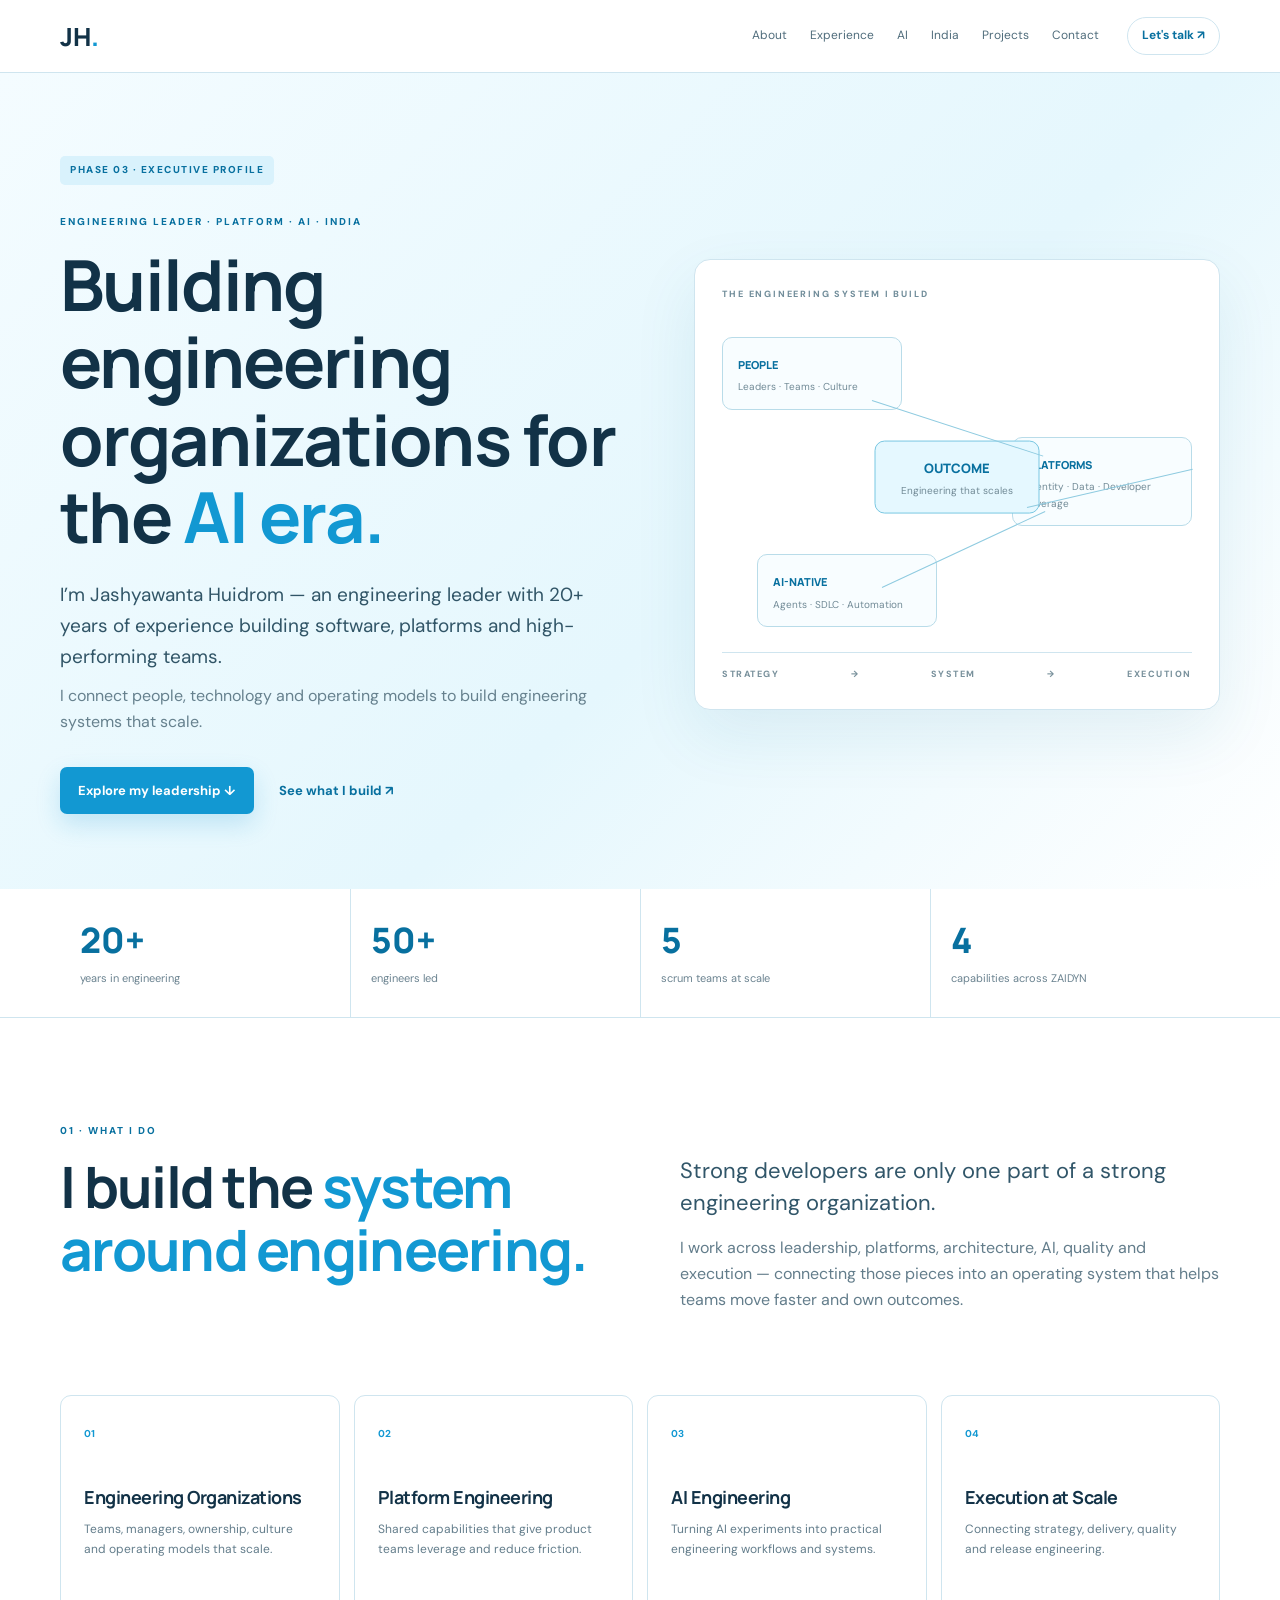
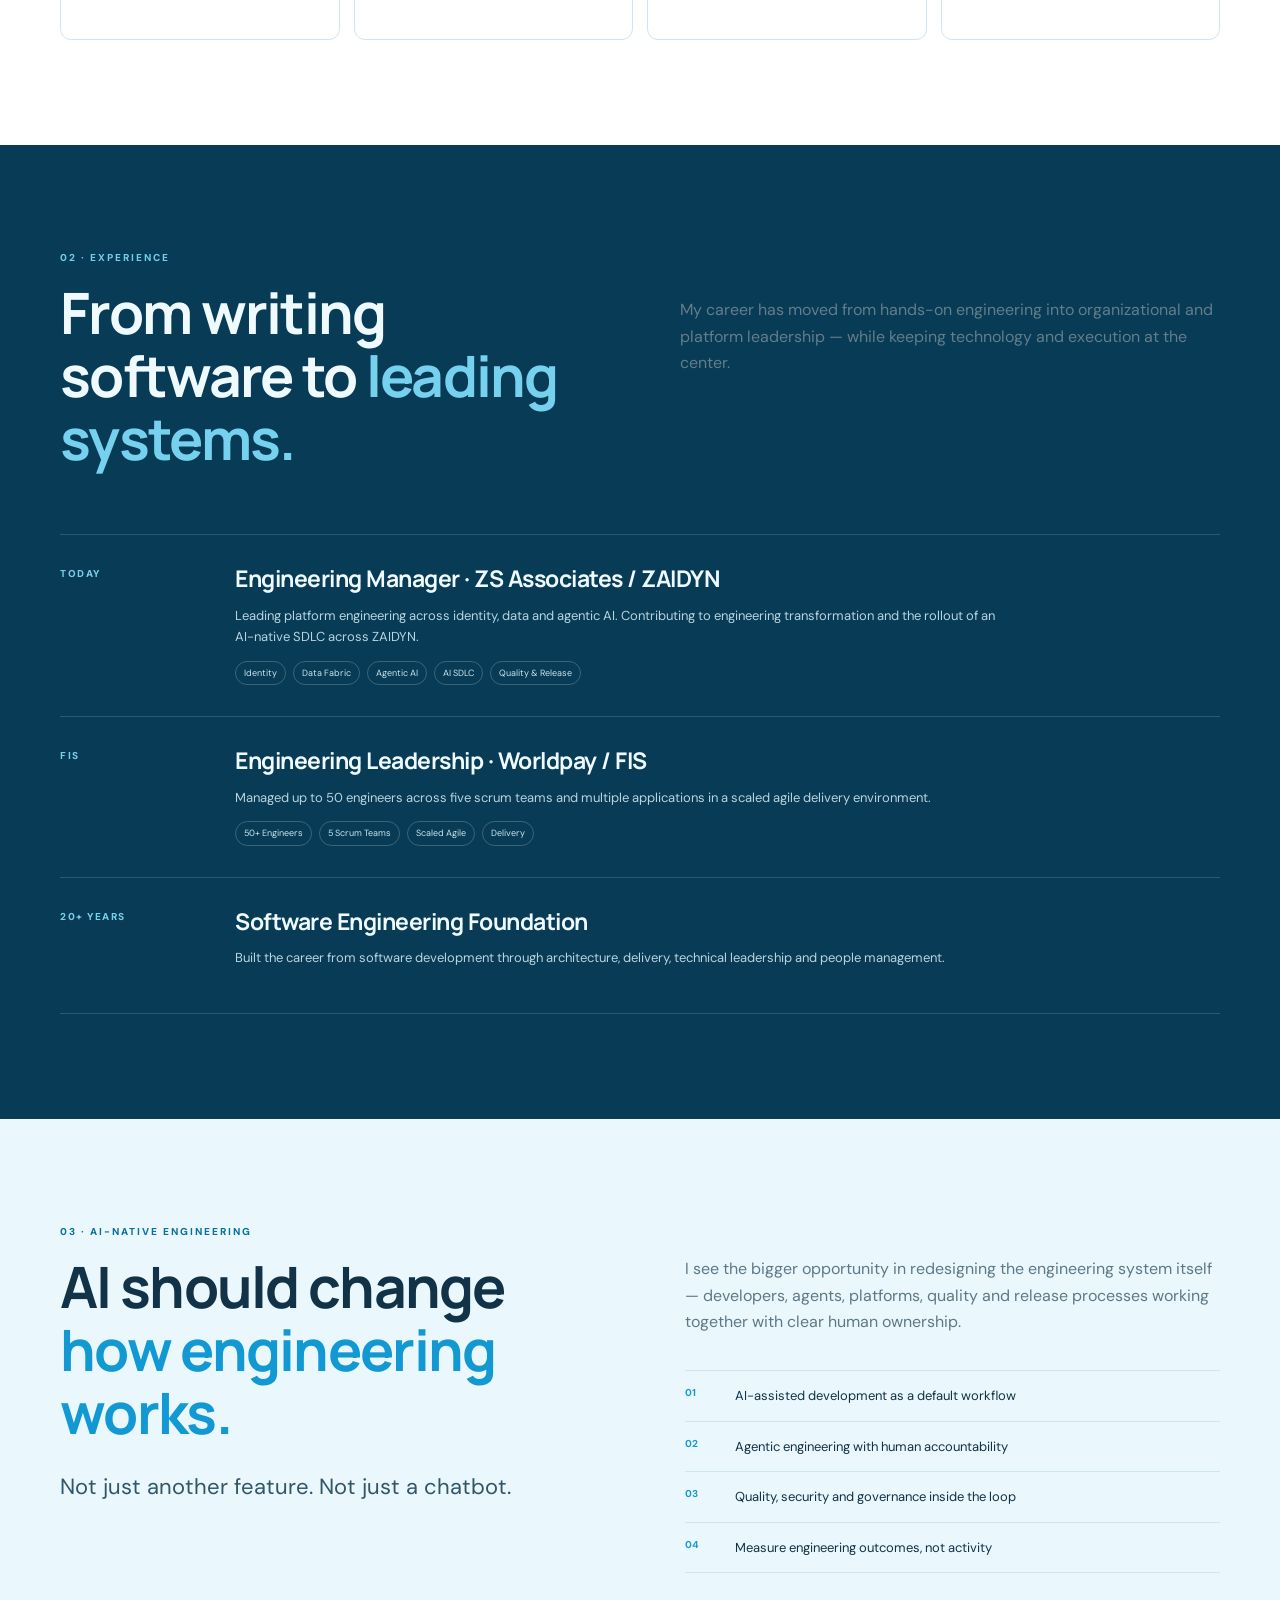
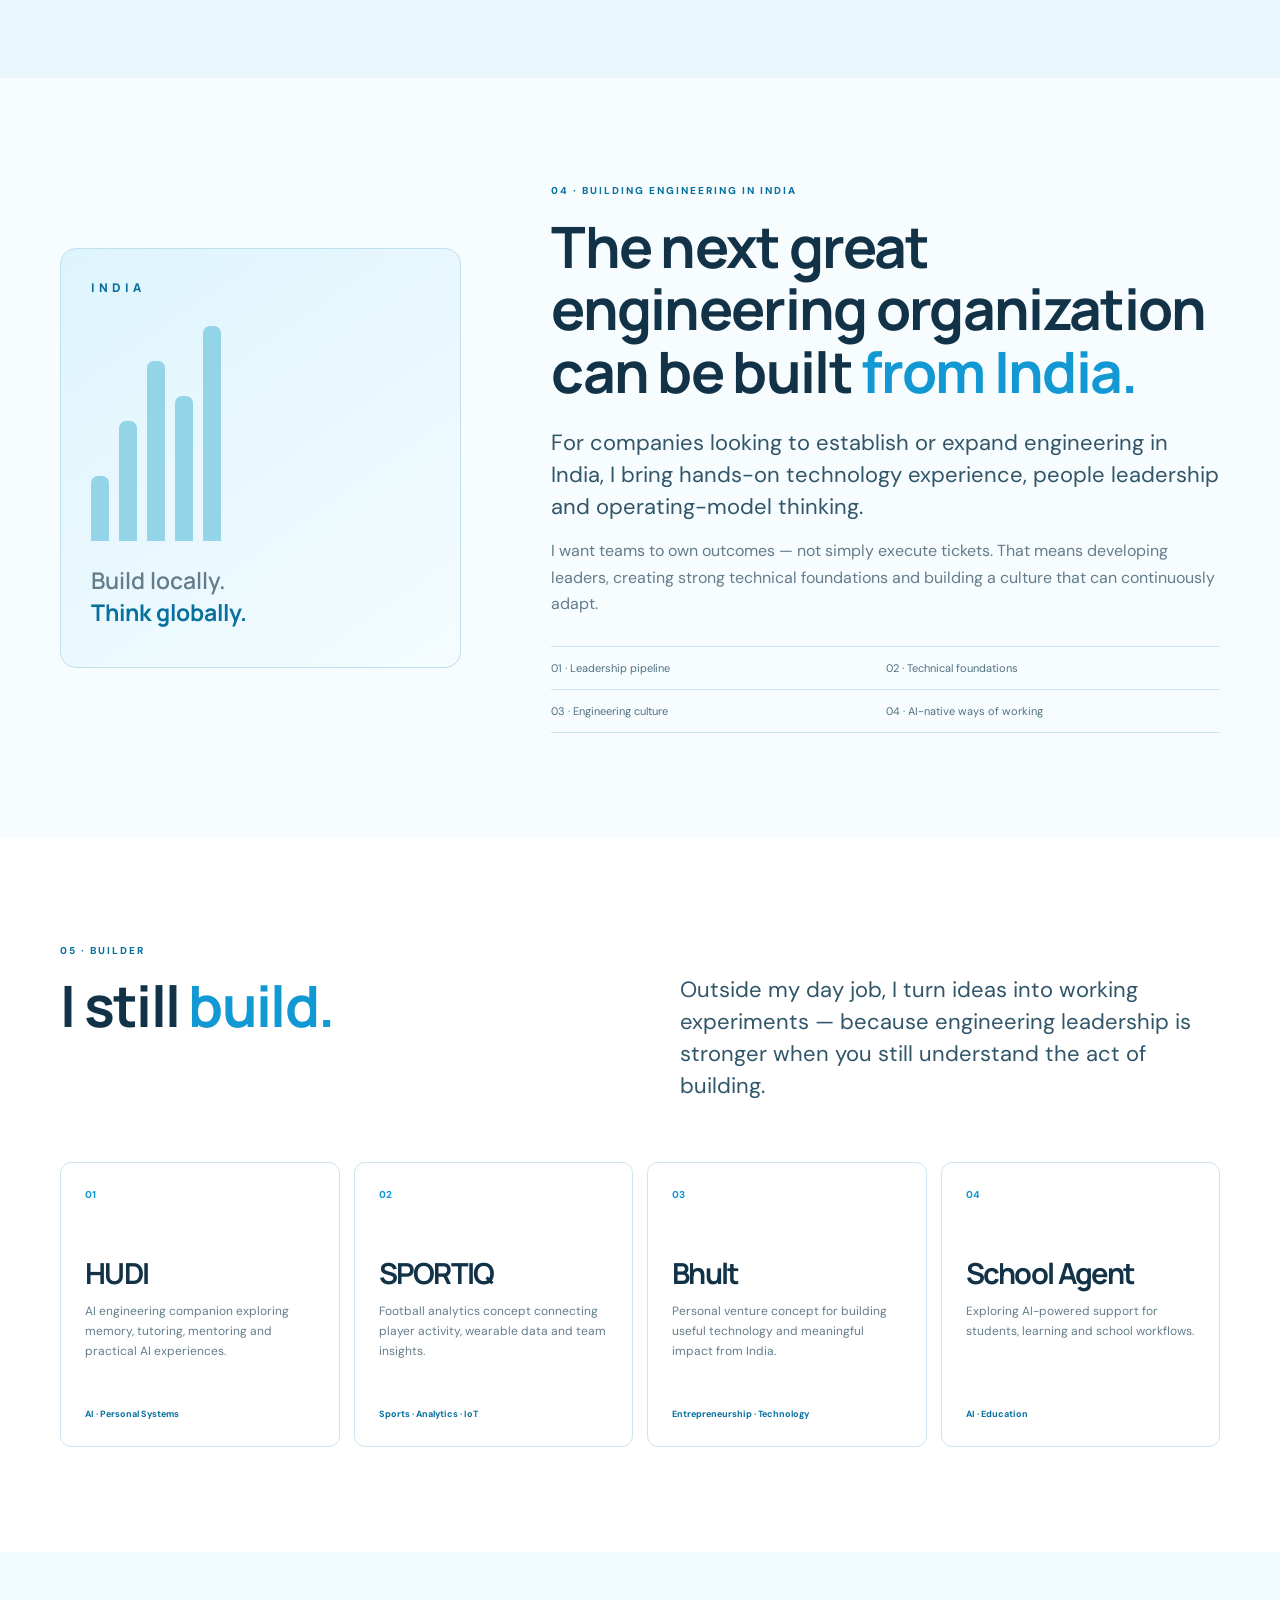
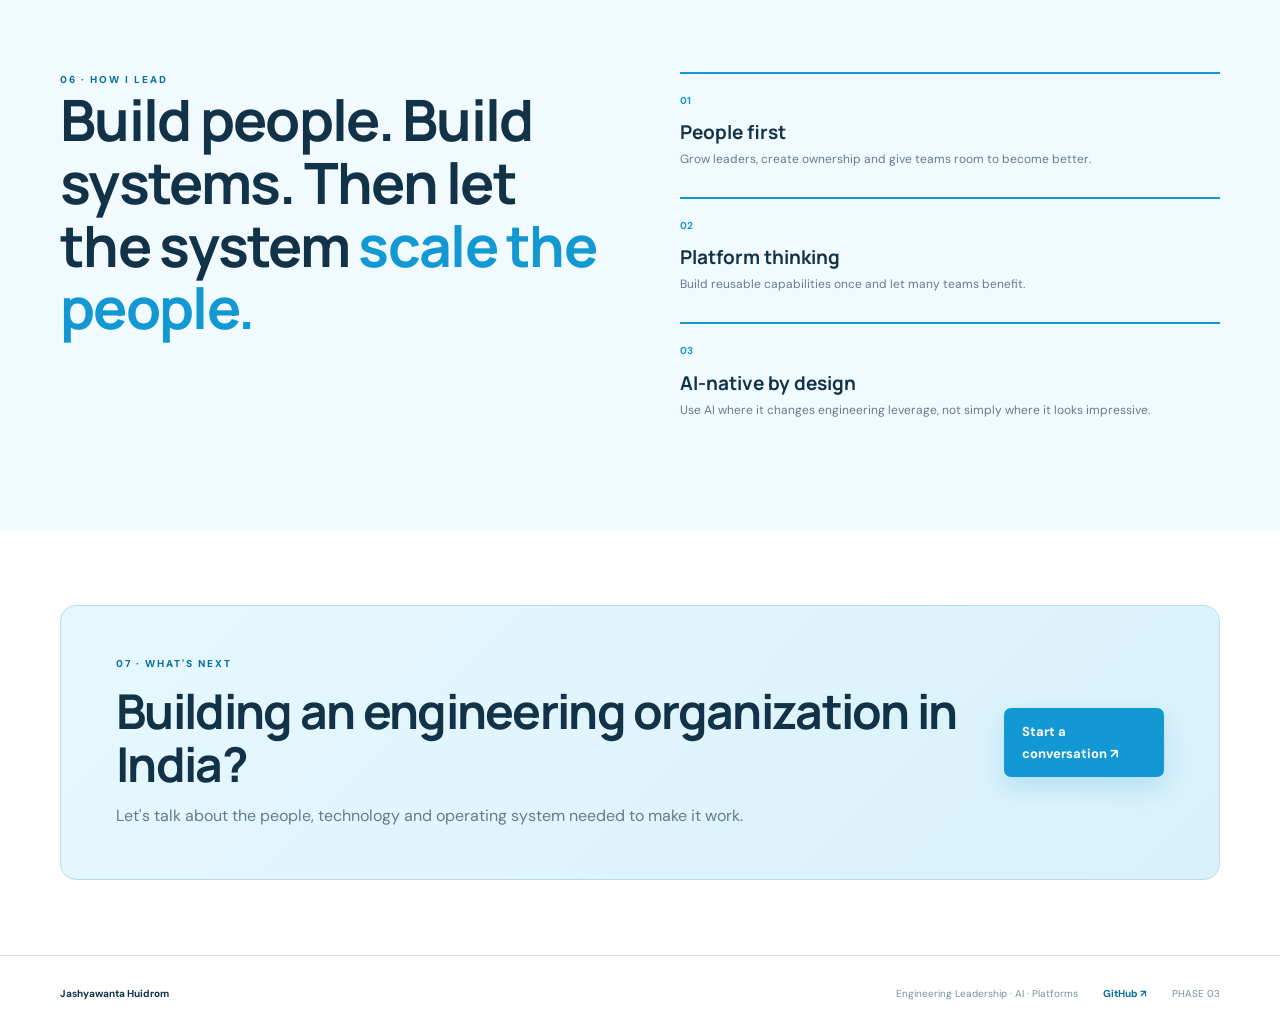
==== commit e7341784: "Update huidrom.com - Phase 3" ====
--- a/index.html
+++ b/index.html
@@ -1,225 +1,142 @@
-<!DOCTYPE html>
+<!doctype html>
 <html lang="en">
 <head>
-  <meta charset="UTF-8">
-  <meta name="viewport" content="width=device-width, initial-scale=1.0">
-  <meta name="description" content="Jashyawanta Huidrom — engineering leader building engineering organizations, platforms and AI-native systems.">
-  <title>Jashyawanta Huidrom — Engineering Leader</title>
-  <link rel="stylesheet" href="styles.css">
+  <meta charset="utf-8">
+  <meta name="viewport" content="width=device-width,initial-scale=1">
+  <meta name="description" content="Jashyawanta Huidrom — Engineering Leader building engineering organizations, platforms and AI-native systems.">
+  <title>Jashyawanta Huidrom | Engineering Leader</title>
+  <link rel="stylesheet" href="styles.css?v=3">
 </head>
 <body>
-  <header class="site-header">
-    <div class="container nav-wrap">
-      <a class="brand" href="#top">JH<span>.</span></a>
-      <nav>
-        <a href="#about">About</a>
-        <a href="#experience">Experience</a>
-        <a href="#ai">AI</a>
-        <a href="#india">India</a>
-        <a href="#projects">Projects</a>
-        <a href="#contact">Contact</a>
-      </nav>
-      <a class="nav-cta" href="#contact">Let's talk <span>↗</span></a>
+<header class="header">
+  <div class="wrap nav">
+    <a class="logo" href="#top">JH<span>.</span></a>
+    <nav>
+      <a href="#about">About</a><a href="#experience">Experience</a><a href="#ai">AI</a>
+      <a href="#india">India</a><a href="#projects">Projects</a><a href="#contact">Contact</a>
+    </nav>
+    <a class="nav-button" href="#contact">Let's talk ↗</a>
+  </div>
+</header>
+
+<main id="top">
+<section class="hero">
+  <div class="wrap hero-grid">
+    <div>
+      <div class="phase-badge">PHASE 03 · EXECUTIVE PROFILE</div>
+      <p class="eyebrow">ENGINEERING LEADER · PLATFORM · AI · INDIA</p>
+      <h1>Building engineering organizations for the <span>AI era.</span></h1>
+      <p class="hero-text">I’m Jashyawanta Huidrom — an engineering leader with 20+ years of experience building software, platforms and high-performing teams.</p>
+      <p class="hero-sub">I connect people, technology and operating models to build engineering systems that scale.</p>
+      <div class="actions"><a class="button" href="#experience">Explore my leadership ↓</a><a class="plain-link" href="#projects">See what I build ↗</a></div>
     </div>
-  </header>
+    <div class="hero-card">
+      <div class="card-title">THE ENGINEERING SYSTEM I BUILD</div>
+      <div class="system">
+        <div class="node n1"><b>PEOPLE</b><small>Leaders · Teams · Culture</small></div>
+        <div class="node n2"><b>PLATFORMS</b><small>Identity · Data · Developer leverage</small></div>
+        <div class="node n3"><b>AI-NATIVE</b><small>Agents · SDLC · Automation</small></div>
+        <div class="node center"><b>OUTCOME</b><small>Engineering that scales</small></div>
+        <i class="line l1"></i><i class="line l2"></i><i class="line l3"></i>
+      </div>
+      <div class="system-footer"><span>STRATEGY</span><span>→</span><span>SYSTEM</span><span>→</span><span>EXECUTION</span></div>
+    </div>
+  </div>
+</section>
 
-  <main id="top">
-    <section class="hero">
-      <div class="container hero-grid">
-        <div class="hero-copy reveal">
-          <p class="eyebrow">ENGINEERING LEADER · PLATFORM · AI</p>
-          <h1>Building engineering organizations for the <em>AI era.</em></h1>
-          <p class="hero-lead">
-            I’m Jashyawanta Huidrom — an engineering leader with 20+ years of experience
-            building software, platforms and high-performing teams.
-          </p>
-          <p class="hero-lead secondary">
-            My focus today is where engineering leadership, platform thinking and AI-native
-            development come together.
-          </p>
-          <div class="hero-actions">
-            <a class="button primary" href="#experience">Explore my experience <span>↓</span></a>
-            <a class="text-link" href="#projects">See what I build <span>↗</span></a>
-          </div>
-        </div>
+<section class="metrics">
+ <div class="wrap metric-grid">
+  <div><strong>20+</strong><span>years in engineering</span></div>
+  <div><strong>50+</strong><span>engineers led</span></div>
+  <div><strong>5</strong><span>scrum teams at scale</span></div>
+  <div><strong>4</strong><span>capabilities across ZAIDYN</span></div>
+ </div>
+</section>
 
-        <div class="hero-visual reveal">
-          <div class="visual-label">ENGINEERING SYSTEM</div>
-          <div class="system">
-            <div class="system-node node-people"><b>01</b><span>People</span><small>Leaders · Teams</small></div>
-            <div class="system-node node-platform"><b>02</b><span>Platforms</span><small>Leverage · Scale</small></div>
-            <div class="system-node node-ai"><b>03</b><span>AI</span><small>Native · Practical</small></div>
-            <div class="system-node node-outcome"><b>04</b><span>Outcome</span><small>Engineering that scales</small></div>
-            <div class="connector c1"></div><div class="connector c2"></div><div class="connector c3"></div>
-          </div>
-          <div class="visual-foot"><span>STRATEGY</span><span>→</span><span>SYSTEM</span><span>→</span><span>EXECUTION</span></div>
-        </div>
-      </div>
-    </section>
+<section class="section" id="about">
+ <div class="wrap">
+  <div class="label">01 · WHAT I DO</div>
+  <div class="split">
+   <h2>I build the <span>system around engineering.</span></h2>
+   <div><p class="big">Strong developers are only one part of a strong engineering organization.</p><p>I work across leadership, platforms, architecture, AI, quality and execution — connecting those pieces into an operating system that helps teams move faster and own outcomes.</p></div>
+  </div>
+  <div class="cards four">
+   <article><b>01</b><h3>Engineering Organizations</h3><p>Teams, managers, ownership, culture and operating models that scale.</p></article>
+   <article><b>02</b><h3>Platform Engineering</h3><p>Shared capabilities that give product teams leverage and reduce friction.</p></article>
+   <article><b>03</b><h3>AI Engineering</h3><p>Turning AI experiments into practical engineering workflows and systems.</p></article>
+   <article><b>04</b><h3>Execution at Scale</h3><p>Connecting strategy, delivery, quality and release engineering.</p></article>
+  </div>
+ </div>
+</section>
 
-    <section class="proof">
-      <div class="container">
-        <div class="section-kicker reveal">AT A GLANCE</div>
-        <div class="proof-grid reveal">
-          <div><strong>20+</strong><span>Years in engineering</span></div>
-          <div><strong>50+</strong><span>Engineers led</span></div>
-          <div><strong>5</strong><span>Scrum teams at scale</span></div>
-          <div><strong>AI</strong><span>Native engineering focus</span></div>
-        </div>
-      </div>
-    </section>
+<section class="dark-section" id="experience">
+ <div class="wrap">
+  <div class="label light">02 · EXPERIENCE</div>
+  <div class="split experience-head"><h2>From writing software to <span>leading systems.</span></h2><p class="light-copy">My career has moved from hands-on engineering into organizational and platform leadership — while keeping technology and execution at the center.</p></div>
+  <div class="timeline">
+   <article><div class="time">TODAY</div><div><h3>Engineering Manager · ZS Associates / ZAIDYN</h3><p>Leading platform engineering across identity, data and agentic AI. Contributing to engineering transformation and the rollout of an AI-native SDLC across ZAIDYN.</p><div class="pills"><span>Identity</span><span>Data Fabric</span><span>Agentic AI</span><span>AI SDLC</span><span>Quality & Release</span></div></div></article>
+   <article><div class="time">FIS</div><div><h3>Engineering Leadership · Worldpay / FIS</h3><p>Managed up to 50 engineers across five scrum teams and multiple applications in a scaled agile delivery environment.</p><div class="pills"><span>50+ Engineers</span><span>5 Scrum Teams</span><span>Scaled Agile</span><span>Delivery</span></div></div></article>
+   <article><div class="time">20+ YEARS</div><div><h3>Software Engineering Foundation</h3><p>Built the career from software development through architecture, delivery, technical leadership and people management.</p></div></article>
+  </div>
+ </div>
+</section>
 
-    <section class="section about" id="about">
-      <div class="container two-col">
-        <div class="section-intro reveal">
-          <div class="section-kicker">WHAT I DO</div>
-          <h2>I build the <em>system</em> around engineering.</h2>
-        </div>
-        <div class="intro-copy reveal">
-          <p class="large">
-            Great engineering organizations need more than strong developers. They need the
-            right people, platforms, operating model and technical direction working together.
-          </p>
-          <p>
-            I work across those layers — connecting leadership intent to engineering execution,
-            and turning technology capabilities into reusable leverage for product teams.
-          </p>
-        </div>
-      </div>
+<section class="ai" id="ai">
+ <div class="wrap">
+  <div class="label">03 · AI-NATIVE ENGINEERING</div>
+  <div class="ai-grid">
+   <div><h2>AI should change <span>how engineering works.</span></h2><p class="big">Not just another feature. Not just a chatbot.</p></div>
+   <div><p>I see the bigger opportunity in redesigning the engineering system itself — developers, agents, platforms, quality and release processes working together with clear human ownership.</p>
+    <div class="ai-list">
+     <div><b>01</b><span>AI-assisted development as a default workflow</span></div>
+     <div><b>02</b><span>Agentic engineering with human accountability</span></div>
+     <div><b>03</b><span>Quality, security and governance inside the loop</span></div>
+     <div><b>04</b><span>Measure engineering outcomes, not activity</span></div>
+    </div>
+   </div>
+  </div>
+ </div>
+</section>
 
-      <div class="container capability-grid">
-        <article class="cap-card reveal"><span>01</span><h3>Engineering Organizations</h3><p>Teams, managers, ownership, culture and operating models that scale.</p></article>
-        <article class="cap-card reveal"><span>02</span><h3>Platform Engineering</h3><p>Shared capabilities that reduce friction and give product teams leverage.</p></article>
-        <article class="cap-card reveal"><span>03</span><h3>AI Engineering</h3><p>Moving from AI experiments to AI-native engineering systems and workflows.</p></article>
-        <article class="cap-card reveal"><span>04</span><h3>Execution at Scale</h3><p>Connecting strategy, delivery, quality and release engineering into one system.</p></article>
-      </div>
-    </section>
+<section class="india" id="india">
+ <div class="wrap india-grid">
+  <div class="india-visual"><div class="india-word">INDIA</div><div class="bars"><i></i><i></i><i></i><i></i><i></i></div><p>Build locally.<br><strong>Think globally.</strong></p></div>
+  <div><div class="label">04 · BUILDING ENGINEERING IN INDIA</div><h2>The next great engineering organization can be built <span>from India.</span></h2><p class="big">For companies looking to establish or expand engineering in India, I bring hands-on technology experience, people leadership and operating-model thinking.</p><p>I want teams to own outcomes — not simply execute tickets. That means developing leaders, creating strong technical foundations and building a culture that can continuously adapt.</p>
+   <div class="india-points"><span>01 · Leadership pipeline</span><span>02 · Technical foundations</span><span>03 · Engineering culture</span><span>04 · AI-native ways of working</span></div>
+  </div>
+ </div>
+</section>
 
-    <section class="section experience" id="experience">
-      <div class="container">
-        <div class="section-kicker reveal">EXPERIENCE</div>
-        <div class="experience-head reveal">
-          <h2>20+ years of <em>building and leading.</em></h2>
-          <p>I’ve grown from hands-on software engineering into engineering leadership across large-scale enterprise platforms and transformation programs.</p>
-        </div>
+<section class="section" id="projects">
+ <div class="wrap">
+  <div class="label">05 · BUILDER</div>
+  <div class="split"><h2>I still <span>build.</span></h2><p class="big">Outside my day job, I turn ideas into working experiments — because engineering leadership is stronger when you still understand the act of building.</p></div>
+  <div class="projects">
+   <article><small>01</small><h3>HUDI</h3><p>AI engineering companion exploring memory, tutoring, mentoring and practical AI experiences.</p><b>AI · Personal Systems</b></article>
+   <article><small>02</small><h3>SPORTIQ</h3><p>Football analytics concept connecting player activity, wearable data and team insights.</p><b>Sports · Analytics · IoT</b></article>
+   <article><small>03</small><h3>Bhult</h3><p>Personal venture concept for building useful technology and meaningful impact from India.</p><b>Entrepreneurship · Technology</b></article>
+   <article><small>04</small><h3>School Agent</h3><p>Exploring AI-powered support for students, learning and school workflows.</p><b>AI · Education</b></article>
+  </div>
+ </div>
+</section>
 
-        <div class="timeline">
-          <article class="timeline-item reveal">
-            <div class="timeline-year">TODAY</div>
-            <div class="timeline-content">
-              <div class="role-line"><h3>Engineering Manager</h3><span>ZS Associates · ZAIDYN</span></div>
-              <p>Leading platform engineering capabilities across identity, data, agentic AI and engineering transformation. I also contribute to the rollout of AI-native engineering practices across ZAIDYN.</p>
-              <div class="tags"><span>Platform Engineering</span><span>Identity</span><span>Data Fabric</span><span>Agentic AI</span><span>AI SDLC</span></div>
-            </div>
-          </article>
+<section class="principles">
+ <div class="wrap split">
+  <div><div class="label">06 · HOW I LEAD</div><h2>Build people. Build systems. Then let the system <span>scale the people.</span></h2></div>
+  <div class="principle-list">
+   <div><b>01</b><strong>People first</strong><p>Grow leaders, create ownership and give teams room to become better.</p></div>
+   <div><b>02</b><strong>Platform thinking</strong><p>Build reusable capabilities once and let many teams benefit.</p></div>
+   <div><b>03</b><strong>AI-native by design</strong><p>Use AI where it changes engineering leverage, not simply where it looks impressive.</p></div>
+  </div>
+ </div>
+</section>
 
-          <article class="timeline-item reveal">
-            <div class="timeline-year">FIS</div>
-            <div class="timeline-content">
-              <div class="role-line"><h3>Engineering Leadership</h3><span>Worldpay / FIS</span></div>
-              <p>Led large engineering groups in scaled agile delivery, managing up to 50 engineers across five scrum teams and multiple applications.</p>
-              <div class="tags"><span>Scaled Agile</span><span>Engineering Management</span><span>Delivery</span><span>Platforms</span></div>
-            </div>
-          </article>
+<section class="contact" id="contact">
+ <div class="wrap contact-box"><div><div class="label">07 · WHAT'S NEXT</div><h2>Building an engineering organization in India?</h2><p>Let's talk about the people, technology and operating system needed to make it work.</p></div><a class="button" href="mailto:hellohudi@gmail.com">Start a conversation ↗</a></div>
+</section>
+</main>
 
-          <article class="timeline-item reveal">
-            <div class="timeline-year">20+ YRS</div>
-            <div class="timeline-content">
-              <div class="role-line"><h3>Software Engineering</h3><span>Career foundation</span></div>
-              <p>Built a career across software development, technical leadership, delivery and organizational engineering — learning the craft from the code upward.</p>
-              <div class="tags"><span>Software</span><span>Architecture</span><span>Leadership</span><span>Execution</span></div>
-            </div>
-          </article>
-        </div>
-      </div>
-    </section>
-
-    <section class="section ai-section" id="ai">
-      <div class="container ai-grid">
-        <div class="section-intro reveal">
-          <div class="section-kicker">AI-NATIVE ENGINEERING</div>
-          <h2>AI should change <em>how engineering works.</em></h2>
-        </div>
-        <div class="ai-copy reveal">
-          <p class="large">I’m interested in AI beyond adding a chatbot to a product.</p>
-          <p>The bigger opportunity is an AI-native engineering system — where developers, agents, platforms, quality engineering and release processes work together to increase engineering leverage.</p>
-          <div class="ai-points">
-            <div><b>01</b><span>AI-assisted development as a default workflow</span></div>
-            <div><b>02</b><span>Agentic engineering with clear human ownership</span></div>
-            <div><b>03</b><span>Quality, security and governance built into the loop</span></div>
-            <div><b>04</b><span>Engineering metrics focused on outcomes, not activity</span></div>
-          </div>
-        </div>
-      </div>
-    </section>
-
-    <section class="section india" id="india">
-      <div class="container india-grid">
-        <div class="india-card reveal">
-          <div class="india-mark">INDIA</div>
-          <div class="india-lines"><span></span><span></span><span></span><span></span><span></span></div>
-          <p>Build locally.<br><strong>Think globally.</strong></p>
-        </div>
-        <div class="india-copy reveal">
-          <div class="section-kicker">BUILDING ENGINEERING IN INDIA</div>
-          <h2>The next great engineering organization can be built <em>from India.</em></h2>
-          <p class="large">For companies looking to establish or expand engineering in India, I bring a practical combination of hands-on technology experience, people leadership and operating-model thinking.</p>
-          <p>I care about building teams that own outcomes — not simply teams that execute tickets. The goal is a durable engineering organization with strong leaders, strong technical foundations and a culture of continuous learning.</p>
-          <div class="india-list"><span>01 · Leadership pipeline</span><span>02 · Technical foundations</span><span>03 · Engineering culture</span><span>04 · AI-native ways of working</span></div>
-        </div>
-      </div>
-    </section>
-
-    <section class="section projects" id="projects">
-      <div class="container">
-        <div class="section-kicker reveal">BUILDER</div>
-        <div class="projects-head reveal">
-          <h2>I still <em>build.</em></h2>
-          <p>Outside my day job, I use technology to explore ideas, solve practical problems and create things I would want to use myself.</p>
-        </div>
-        <div class="project-grid">
-          <article class="project-card reveal"><div class="project-no">01</div><h3>HUDI</h3><p>An AI engineering companion exploring conversational memory, tutoring, mentoring and practical AI experiences.</p><span>AI · Personal Systems</span></article>
-          <article class="project-card reveal"><div class="project-no">02</div><h3>SPORTIQ</h3><p>A football analytics concept connecting player activity, wearable data and team-level insights.</p><span>Sports · Analytics · IoT</span></article>
-          <article class="project-card reveal"><div class="project-no">03</div><h3>Bhult</h3><p>A personal venture concept focused on building useful technology and creating meaningful impact from India.</p><span>Entrepreneurship · Technology</span></article>
-          <article class="project-card reveal"><div class="project-no">04</div><h3>School Agent</h3><p>An early exploration of AI-powered support for students, learning and everyday school workflows.</p><span>AI · Education</span></article>
-        </div>
-      </div>
-    </section>
-
-    <section class="section philosophy">
-      <div class="container philosophy-grid">
-        <div class="section-kicker reveal">HOW I LEAD</div>
-        <div class="philosophy-copy reveal">
-          <blockquote>“Build people. Build systems. Then let the system scale the people.”</blockquote>
-          <div class="principles">
-            <div><b>01</b><strong>People first</strong><p>Strong organizations are built by growing strong leaders and giving teams real ownership.</p></div>
-            <div><b>02</b><strong>Platform thinking</strong><p>Build reusable capabilities once, then let many teams move faster.</p></div>
-            <div><b>03</b><strong>AI-native by design</strong><p>Adopt AI where it changes engineering leverage, not simply where it looks impressive.</p></div>
-          </div>
-        </div>
-      </div>
-    </section>
-
-    <section class="section contact" id="contact">
-      <div class="container contact-box reveal">
-        <div>
-          <div class="section-kicker">WHAT’S NEXT</div>
-          <h2>Building an engineering organization in India?</h2>
-          <p>Let’s talk about the team, the technology and the operating system needed to make it work.</p>
-        </div>
-        <a class="button primary" href="mailto:hellohudi@gmail.com">Start a conversation <span>↗</span></a>
-      </div>
-    </section>
-  </main>
-
-  <footer>
-    <div class="container footer-wrap">
-      <span>Jashyawanta Huidrom</span>
-      <span>Engineering Leadership · AI · Platforms</span>
-      <a href="https://github.com/j-huidrom" target="_blank" rel="noreferrer">GitHub ↗</a>
-      <span>© <span id="year"></span></span>
-    </div>
-  </footer>
-  <script src="script.js"></script>
+<footer><div class="wrap footer"><strong>Jashyawanta Huidrom</strong><span>Engineering Leadership · AI · Platforms</span><a href="https://github.com/j-huidrom" target="_blank">GitHub ↗</a><span>PHASE 03</span></div></footer>
+<script src="script.js?v=3"></script>
 </body>
-</html>
+</html>
--- a/styles.css
+++ b/styles.css
@@ -1,38 +1,17 @@
-@import url('https://fonts.googleapis.com/css2?family=DM+Sans:wght@400;500;600;700&family=Manrope:wght@500;600;700;800&display=swap');
-
-:root{
-  --ink:#123247;--muted:#5f7888;--blue:#1595cf;--blue-deep:#0874a8;
-  --blue-50:#eef9ff;--blue-100:#dff3fc;--line:#cfe4ee;--white:#fff;
-  --max:1180px;--shadow:0 20px 55px rgba(22,104,139,.10);
-}
-*{box-sizing:border-box}html{scroll-behavior:smooth}body{margin:0;color:var(--ink);background:#fff;font-family:"DM Sans",sans-serif;line-height:1.65}
-a{color:inherit;text-decoration:none}.container{width:min(calc(100% - 48px),var(--max));margin:auto}
-.site-header{position:sticky;top:0;z-index:20;background:rgba(255,255,255,.92);backdrop-filter:blur(16px);border-bottom:1px solid rgba(207,228,238,.8)}
-.nav-wrap{height:74px;display:flex;align-items:center;gap:30px}.brand{font:800 24px Manrope,sans-serif;letter-spacing:-1px;margin-right:auto}.brand span{color:var(--blue)}
-nav{display:flex;gap:25px;font-size:13px;color:#496676}nav a:hover{color:var(--blue)}
-.nav-cta{font-weight:700;font-size:13px;color:var(--blue-deep);border:1px solid var(--line);padding:9px 14px;border-radius:999px}.nav-cta span,.button span{margin-left:8px}
-.hero{background:linear-gradient(135deg,#f4fbff 0%,#e9f7fd 55%,#fff 100%);padding:96px 0 90px;overflow:hidden}
-.hero-grid{display:grid;grid-template-columns:1.02fr .98fr;gap:70px;align-items:center}.eyebrow,.section-kicker{font-size:11px;letter-spacing:2px;font-weight:800;color:var(--blue-deep)}
-h1,h2,h3{font-family:Manrope,sans-serif;line-height:1.1;margin:0;letter-spacing:-1.7px}h1{font-size:clamp(44px,5.6vw,76px);max-width:760px;margin:18px 0 26px}h1 em,h2 em{font-style:normal;color:var(--blue)}
-.hero-lead{font-size:19px;line-height:1.65;max-width:680px;margin:0;color:#315365}.hero-lead.secondary{font-size:16px;margin-top:12px;color:#64808e}
-.hero-actions{display:flex;align-items:center;gap:25px;margin-top:34px}.button{display:inline-flex;align-items:center;padding:14px 19px;border-radius:8px;font-weight:700;font-size:14px}.button.primary{background:var(--blue);color:#fff;box-shadow:0 9px 25px rgba(21,149,207,.22)}.button.primary:hover{background:var(--blue-deep)}.text-link{font-size:14px;font-weight:700;color:var(--blue-deep)}
-.hero-visual{background:#fff;border:1px solid var(--line);border-radius:18px;padding:28px;box-shadow:var(--shadow);position:relative}.visual-label{font-size:10px;letter-spacing:1.8px;font-weight:800;color:#7c99a7}
-.system{height:355px;position:relative;margin-top:14px}.system-node{position:absolute;background:#f7fcff;border:1px solid #bcdde9;border-radius:12px;padding:15px 17px;width:165px;box-shadow:0 10px 25px rgba(40,116,145,.07)}.system-node b{font-size:10px;color:var(--blue)}.system-node span{display:block;font:700 18px Manrope;margin-top:2px}.system-node small{color:#78909c;font-size:11px}.node-people{top:30px;left:5px}.node-platform{top:135px;right:8px}.node-ai{bottom:26px;left:45px}.node-outcome{top:50%;left:50%;transform:translate(-50%,-50%);background:#e9f8ff;border-color:#83cce6}.node-outcome span{color:var(--blue-deep)}
-.connector{height:1px;background:#9ccfe2;position:absolute;transform-origin:left center}.c1{width:180px;top:97px;left:150px;transform:rotate(20deg)}.c2{width:160px;top:210px;left:285px;transform:rotate(-15deg)}.c3{width:180px;top:285px;left:140px;transform:rotate(-25deg)}.visual-foot{display:flex;justify-content:space-between;border-top:1px solid var(--line);padding-top:16px;font-size:9px;letter-spacing:1.5px;color:#78909c;font-weight:800}
-.proof{padding:40px 0;background:#fff;border-bottom:1px solid #e4f0f5}.proof-grid{display:grid;grid-template-columns:repeat(4,1fr);margin-top:17px}.proof-grid div{padding:15px 20px;border-left:1px solid var(--line)}.proof-grid div:first-child{border-left:0}.proof-grid strong{display:block;font:800 36px Manrope;color:var(--blue-deep)}.proof-grid span{font-size:12px;color:#6a8290}
-.section{padding:110px 0}.two-col,.ai-grid{display:grid;grid-template-columns:.9fr 1.1fr;gap:90px}.section-intro h2,.experience-head h2,.projects-head h2{font-size:clamp(37px,4.2vw,56px);margin-top:15px}.intro-copy .large,.ai-copy .large,.india-copy .large{font-size:23px;line-height:1.45;color:#315365;margin-top:0}.intro-copy p:not(.large),.ai-copy p:not(.large),.india-copy p:not(.large){color:#657e8c}
-.capability-grid{display:grid;grid-template-columns:repeat(4,1fr);gap:14px;margin-top:70px}.cap-card{border:1px solid var(--line);border-radius:12px;padding:24px;background:#fff;transition:.25s}.cap-card:hover{transform:translateY(-4px);box-shadow:var(--shadow);border-color:#9ed5e8}.cap-card span,.project-no{font-size:11px;color:var(--blue);font-weight:800}.cap-card h3{font-size:19px;margin:42px 0 11px;letter-spacing:-.5px}.cap-card p{font-size:13px;color:#69808d;margin:0}
-.experience{background:var(--blue-50)}.experience-head{display:grid;grid-template-columns:1fr 1fr;gap:80px;margin-top:16px}.experience-head p{margin:0;color:#607b89}.timeline{margin-top:70px;border-top:1px solid var(--line)}.timeline-item{display:grid;grid-template-columns:150px 1fr;gap:45px;padding:32px 0;border-bottom:1px solid var(--line)}.timeline-year{font-size:11px;letter-spacing:1.4px;font-weight:800;color:var(--blue-deep)}.role-line{display:flex;gap:20px;align-items:baseline}.role-line h3{font-size:25px;letter-spacing:-.5px}.role-line span{font-size:13px;color:#6d8591}.timeline-content>p{max-width:760px;color:#617b88;margin:12px 0 15px}.tags{display:flex;flex-wrap:wrap;gap:7px}.tags span{font-size:10px;border:1px solid #bfdce8;border-radius:99px;padding:4px 9px;color:#527180;background:#fff}
-.ai-section{background:#0c4662;color:#eaf8fd}.ai-section .section-kicker{color:#80d0ed}.ai-section h2 em{color:#74d2f2}.ai-copy p{color:#c1dce7}.ai-copy .large{color:#effaff}.ai-points{margin-top:35px;border-top:1px solid rgba(183,223,237,.25)}.ai-points div{display:grid;grid-template-columns:45px 1fr;gap:10px;padding:14px 0;border-bottom:1px solid rgba(183,223,237,.25);font-size:14px}.ai-points b{color:#74d2f2;font-size:11px}
-.india{background:#f7fcff}.india-grid{display:grid;grid-template-columns:.75fr 1.25fr;gap:90px;align-items:center}.india-card{min-height:430px;border-radius:18px;background:linear-gradient(145deg,#dff4fc,#effaff);border:1px solid #bfe0ec;padding:36px;position:relative;overflow:hidden}.india-mark{font:800 13px Manrope;letter-spacing:4px;color:var(--blue-deep)}.india-lines{display:flex;gap:10px;align-items:end;height:245px;margin-top:5px}.india-lines span{width:17px;border-radius:9px 9px 0 0;background:#9ed9ed;opacity:.75}.india-lines span:nth-child(1){height:70px}.india-lines span:nth-child(2){height:130px}.india-lines span:nth-child(3){height:190px}.india-lines span:nth-child(4){height:150px}.india-lines span:nth-child(5){height:225px}.india-card p{font:500 24px Manrope;margin:18px 0 0}.india-card strong{color:var(--blue-deep)}.india-copy h2{font:800 clamp(36px,4vw,53px) Manrope;line-height:1.1;letter-spacing:-1.6px;margin:15px 0 25px}.india-list{display:grid;grid-template-columns:1fr 1fr;margin-top:32px;border-top:1px solid var(--line)}.india-list span{padding:12px 0;border-bottom:1px solid var(--line);font-size:12px;color:#4e7180}
-.projects-head{display:grid;grid-template-columns:1fr 1fr;gap:80px;margin-top:15px}.projects-head p{color:#627b88;margin:0}.project-grid{display:grid;grid-template-columns:repeat(4,1fr);gap:14px;margin-top:65px}.project-card{min-height:285px;padding:25px;border:1px solid var(--line);border-radius:12px;background:#fff;display:flex;flex-direction:column}.project-card h3{font-size:29px;margin-top:60px;letter-spacing:-1px}.project-card p{font-size:13px;color:#69818d}.project-card>span{font-size:10px;color:var(--blue-deep);font-weight:800;margin-top:auto;letter-spacing:.5px}
-.philosophy{background:#f2faff}.philosophy-grid{display:grid;grid-template-columns:.7fr 1.3fr;gap:90px}.philosophy-copy blockquote{font:700 clamp(30px,4vw,52px) Manrope;line-height:1.16;letter-spacing:-1.5px;margin:0 0 55px;color:#244a5d}.principles{display:grid;grid-template-columns:repeat(3,1fr);gap:28px}.principles div{border-top:2px solid var(--blue);padding-top:15px}.principles b{display:block;color:var(--blue);font-size:10px}.principles strong{display:block;font:700 18px Manrope;margin:10px 0}.principles p{font-size:12px;color:#66808d;margin:0}
-.contact{padding-top:70px}.contact-box{background:linear-gradient(135deg,#e8f8ff,#d8f1fb);border:1px solid #b9ddea;border-radius:18px;padding:55px 60px;display:flex;align-items:center;justify-content:space-between;gap:40px}.contact-box h2{font-size:clamp(31px,3.5vw,46px);margin:13px 0}.contact-box p{margin:0;color:#5d7785;max-width:620px}
-footer{padding:35px 0;border-top:1px solid var(--line);margin-top:70px}.footer-wrap{display:flex;gap:28px;align-items:center;font-size:11px;color:#78909c}.footer-wrap span:first-child{font-weight:800;color:var(--ink);margin-right:auto}.footer-wrap a{color:var(--blue-deep);font-weight:700}
-.reveal{opacity:0;transform:translateY(18px);transition:opacity .65s ease,transform .65s ease}.reveal.visible{opacity:1;transform:none}
-@media(max-width:900px){
-  nav{display:none}.hero-grid,.two-col,.ai-grid,.india-grid,.philosophy-grid{grid-template-columns:1fr;gap:45px}.hero{padding-top:65px}.hero-visual{order:2}.proof-grid{grid-template-columns:repeat(2,1fr)}.proof-grid div:nth-child(3){border-left:0}.capability-grid,.project-grid{grid-template-columns:repeat(2,1fr)}.experience-head,.projects-head{grid-template-columns:1fr;gap:20px}.principles{grid-template-columns:1fr}.contact-box{align-items:flex-start;flex-direction:column;padding:40px}
-}
-@media(max-width:560px){
-  .container{width:min(calc(100% - 30px),var(--max))}.nav-wrap{height:65px}.nav-cta{display:none}h1{font-size:42px}.hero-lead{font-size:17px}.hero-actions{align-items:flex-start;flex-direction:column;gap:17px}.system{height:330px}.system-node{width:140px}.node-people{left:0}.node-platform{right:0}.node-outcome{left:50%}.proof-grid,.capability-grid,.project-grid{grid-template-columns:1fr}.proof-grid div{border-left:0;border-top:1px solid var(--line)}.proof-grid div:first-child{border-top:0}.timeline-item{grid-template-columns:1fr;gap:10px}.role-line{display:block}.role-line span{display:block;margin-top:5px}.section{padding:78px 0}.footer-wrap{flex-wrap:wrap}.footer-wrap span:first-child{width:100%}.india-card{min-height:350px}.india-lines{height:190px}
-}
+@import url('https://fonts.googleapis.com/css2?family=DM+Sans:wght@400;500;600;700&family=Manrope:wght@600;700;800&display=swap');
+:root{--ink:#123247;--muted:#637d8b;--blue:#1298d2;--deep:#08709f;--pale:#effaff;--line:#cfe5ef;--dark:#083b55;--max:1160px}
+*{box-sizing:border-box}html{scroll-behavior:smooth}body{margin:0;font-family:"DM Sans",sans-serif;color:var(--ink);line-height:1.65}a{text-decoration:none;color:inherit}.wrap{width:min(calc(100% - 48px),var(--max));margin:auto}
+.header{position:sticky;top:0;z-index:30;background:rgba(255,255,255,.94);backdrop-filter:blur(15px);border-bottom:1px solid var(--line)}.nav{height:72px;display:flex;align-items:center;gap:28px}.logo{font:800 25px Manrope;margin-right:auto}.logo span{color:var(--blue)}nav{display:flex;gap:23px;font-size:12px;color:#506d7c}nav a:hover{color:var(--blue)}.nav-button{font-size:12px;font-weight:700;border:1px solid var(--line);padding:8px 14px;border-radius:99px;color:var(--deep)}
+.hero{padding:82px 0 75px;background:linear-gradient(135deg,#f4fcff,#e5f7fd 58%,#fff)}.hero-grid{display:grid;grid-template-columns:1.04fr .96fr;gap:65px;align-items:center}.phase-badge{display:inline-block;background:#d9f2fc;color:var(--deep);font-size:10px;letter-spacing:1.5px;font-weight:800;padding:6px 10px;border-radius:5px;margin-bottom:19px}.eyebrow,.label{font-size:10px;letter-spacing:2px;font-weight:800;color:var(--deep)}h1,h2,h3{font-family:Manrope;line-height:1.1;letter-spacing:-1.7px;margin:0}h1{font-size:clamp(45px,5.5vw,72px);margin:16px 0 23px}h1 span,h2 span{color:var(--blue)}.hero-text{font-size:19px;max-width:650px;color:#315567;margin:0}.hero-sub{color:#66818e;margin:10px 0 0}.actions{display:flex;align-items:center;gap:25px;margin-top:31px}.button{display:inline-block;background:var(--blue);color:#fff;font-weight:700;font-size:13px;padding:13px 18px;border-radius:7px;box-shadow:0 10px 25px #1298d233}.plain-link{font-size:13px;font-weight:700;color:var(--deep)}
+.hero-card{background:#fff;border:1px solid var(--line);border-radius:16px;padding:27px;box-shadow:0 25px 65px #176d8c17}.card-title{font-size:9px;letter-spacing:1.8px;font-weight:800;color:#718d9a}.system{height:350px;position:relative}.node{position:absolute;border:1px solid #b9dce9;background:#f8fdff;border-radius:10px;padding:13px 15px;width:180px}.node b{font:800 11px Manrope;color:var(--deep)}.node small{display:block;font-size:10px;color:#718a96;margin-top:2px}.n1{top:35px;left:0}.n2{top:135px;right:0}.n3{bottom:25px;left:35px}.center{top:50%;left:50%;transform:translate(-50%,-50%);background:#e5f8ff;border-color:#79c7e2;text-align:center;width:165px}.center b{font-size:13px}.line{position:absolute;height:1px;background:#8fcbe0;transform-origin:left}.l1{width:180px;top:98px;left:150px;transform:rotate(18deg)}.l2{width:170px;top:205px;left:305px;transform:rotate(-13deg)}.l3{width:180px;top:285px;left:160px;transform:rotate(-25deg)}.system-footer{display:flex;justify-content:space-between;border-top:1px solid var(--line);padding-top:14px;font-size:9px;letter-spacing:1.5px;color:#79919c;font-weight:800}
+.metrics{border-bottom:1px solid var(--line)}.metric-grid{display:grid;grid-template-columns:repeat(4,1fr)}.metric-grid div{padding:27px 20px;border-left:1px solid var(--line)}.metric-grid div:first-child{border-left:0}.metric-grid strong{display:block;font:800 35px Manrope;color:var(--deep)}.metric-grid span{font-size:11px;color:#6b8390}
+.section{padding:105px 0}.split{display:grid;grid-template-columns:1fr 1fr;gap:80px;margin-top:15px}.split h2,.ai h2,.india h2,.principles h2{font-size:clamp(38px,4.5vw,57px)}.big{font-size:22px;line-height:1.45;color:#315669;margin:0}.split p:not(.big){color:var(--muted)}.cards{display:grid;gap:14px;margin-top:65px}.four{grid-template-columns:repeat(4,1fr)}.cards article{border:1px solid var(--line);border-radius:11px;padding:23px;min-height:245px}.cards article>b{font-size:10px;color:var(--blue)}.cards h3{font-size:18px;letter-spacing:-.5px;margin-top:43px}.cards p{font-size:12px;color:var(--muted)}
+.dark-section{background:var(--dark);color:#effaff;padding:105px 0}.light{color:#75cbe9}.dark-section h2 span{color:#76d1ee}.light-copy{color:#bcd9e4}.timeline{border-top:1px solid #ffffff26;margin-top:65px}.timeline article{display:grid;grid-template-columns:130px 1fr;gap:45px;padding:31px 0;border-bottom:1px solid #ffffff26}.time{font-size:10px;letter-spacing:1.5px;font-weight:800;color:#79cee9}.timeline h3{font-size:23px;letter-spacing:-.5px}.timeline p{color:#b8d4df;max-width:760px;font-size:13px}.pills{display:flex;flex-wrap:wrap;gap:7px}.pills span{font-size:9px;border:1px solid #ffffff35;border-radius:99px;padding:4px 8px;color:#cbe5ed}
+.ai{padding:105px 0;background:#eaf8fd}.ai-grid{display:grid;grid-template-columns:1fr 1fr;gap:90px}.ai h2{margin-top:15px}.ai .big{margin-top:28px}.ai p:not(.big){color:#5f7887}.ai-list{border-top:1px solid var(--line);margin-top:35px}.ai-list div{display:grid;grid-template-columns:40px 1fr;gap:10px;padding:14px 0;border-bottom:1px solid var(--line);font-size:13px}.ai-list b{color:var(--blue);font-size:10px}
+.india{padding:105px 0;background:#f7fcff}.india-grid{display:grid;grid-template-columns:.75fr 1.25fr;gap:90px;align-items:center}.india-visual{height:420px;border:1px solid #bfe0ec;border-radius:16px;background:linear-gradient(145deg,#def4fc,#f4fcff);padding:30px;position:relative;overflow:hidden}.india-word{font:800 12px Manrope;letter-spacing:4px;color:var(--deep)}.bars{height:240px;display:flex;align-items:end;gap:10px;margin-top:5px}.bars i{display:block;width:18px;background:#93d4e8;border-radius:7px 7px 0 0}.bars i:nth-child(1){height:65px}.bars i:nth-child(2){height:120px}.bars i:nth-child(3){height:180px}.bars i:nth-child(4){height:145px}.bars i:nth-child(5){height:215px}.india-visual p{font:600 23px Manrope}.india-visual strong{color:var(--deep)}.india h2{margin:15px 0 24px}.india p:not(.big){color:var(--muted)}.india-points{display:grid;grid-template-columns:1fr 1fr;margin-top:28px;border-top:1px solid var(--line)}.india-points span{font-size:11px;padding:12px 0;border-bottom:1px solid var(--line);color:#4e7180}
+.projects{display:grid;grid-template-columns:repeat(4,1fr);gap:14px;margin-top:60px}.projects article{border:1px solid var(--line);border-radius:11px;padding:24px;min-height:285px;display:flex;flex-direction:column}.projects small{font-size:10px;color:var(--blue);font-weight:800}.projects h3{font-size:29px;margin-top:55px}.projects p{font-size:12px;color:var(--muted)}.projects b{font-size:9px;color:var(--deep);margin-top:auto}
+.principles{background:#f0faff;padding:105px 0}.principle-list{display:grid;gap:22px}.principle-list div{border-top:2px solid var(--blue);padding-top:12px}.principle-list b{font-size:10px;color:var(--blue)}.principle-list strong{display:block;font:700 19px Manrope;margin-top:7px}.principle-list p{font-size:12px;color:var(--muted);margin:5px 0}
+.contact{padding:75px 0 10px}.contact-box{border:1px solid #b8ddea;border-radius:16px;background:linear-gradient(135deg,#e7f8ff,#d8f1fb);padding:50px 55px;display:flex;align-items:center;justify-content:space-between;gap:35px}.contact-box h2{font-size:clamp(32px,3.8vw,48px);margin:12px 0}.contact-box p{color:var(--muted);margin:0}
+footer{margin-top:65px;border-top:1px solid var(--line);padding:30px 0}.footer{display:flex;gap:25px;align-items:center;font-size:10px;color:#78919d}.footer strong{margin-right:auto;color:var(--ink)}.footer a{color:var(--deep);font-weight:700}
+@media(max-width:900px){nav{display:none}.hero-grid,.split,.ai-grid,.india-grid{grid-template-columns:1fr;gap:40px}.four,.projects{grid-template-columns:1fr 1fr}.metric-grid{grid-template-columns:1fr 1fr}.metric-grid div:nth-child(3){border-left:0}.contact-box{align-items:flex-start;flex-direction:column}}
+@media(max-width:560px){.wrap{width:min(calc(100% - 30px),var(--max))}.nav{height:65px}.nav-button{display:none}h1{font-size:42px}.actions{flex-direction:column;align-items:flex-start}.four,.projects,.metric-grid{grid-template-columns:1fr}.metric-grid div{border-left:0;border-top:1px solid var(--line)}.metric-grid div:first-child{border-top:0}.timeline article{grid-template-columns:1fr;gap:8px}.section,.dark-section,.ai,.india,.principles{padding:75px 0}.india-visual{height:350px}.contact-box{padding:38px 28px}.footer{flex-wrap:wrap}.footer strong{width:100%}}
